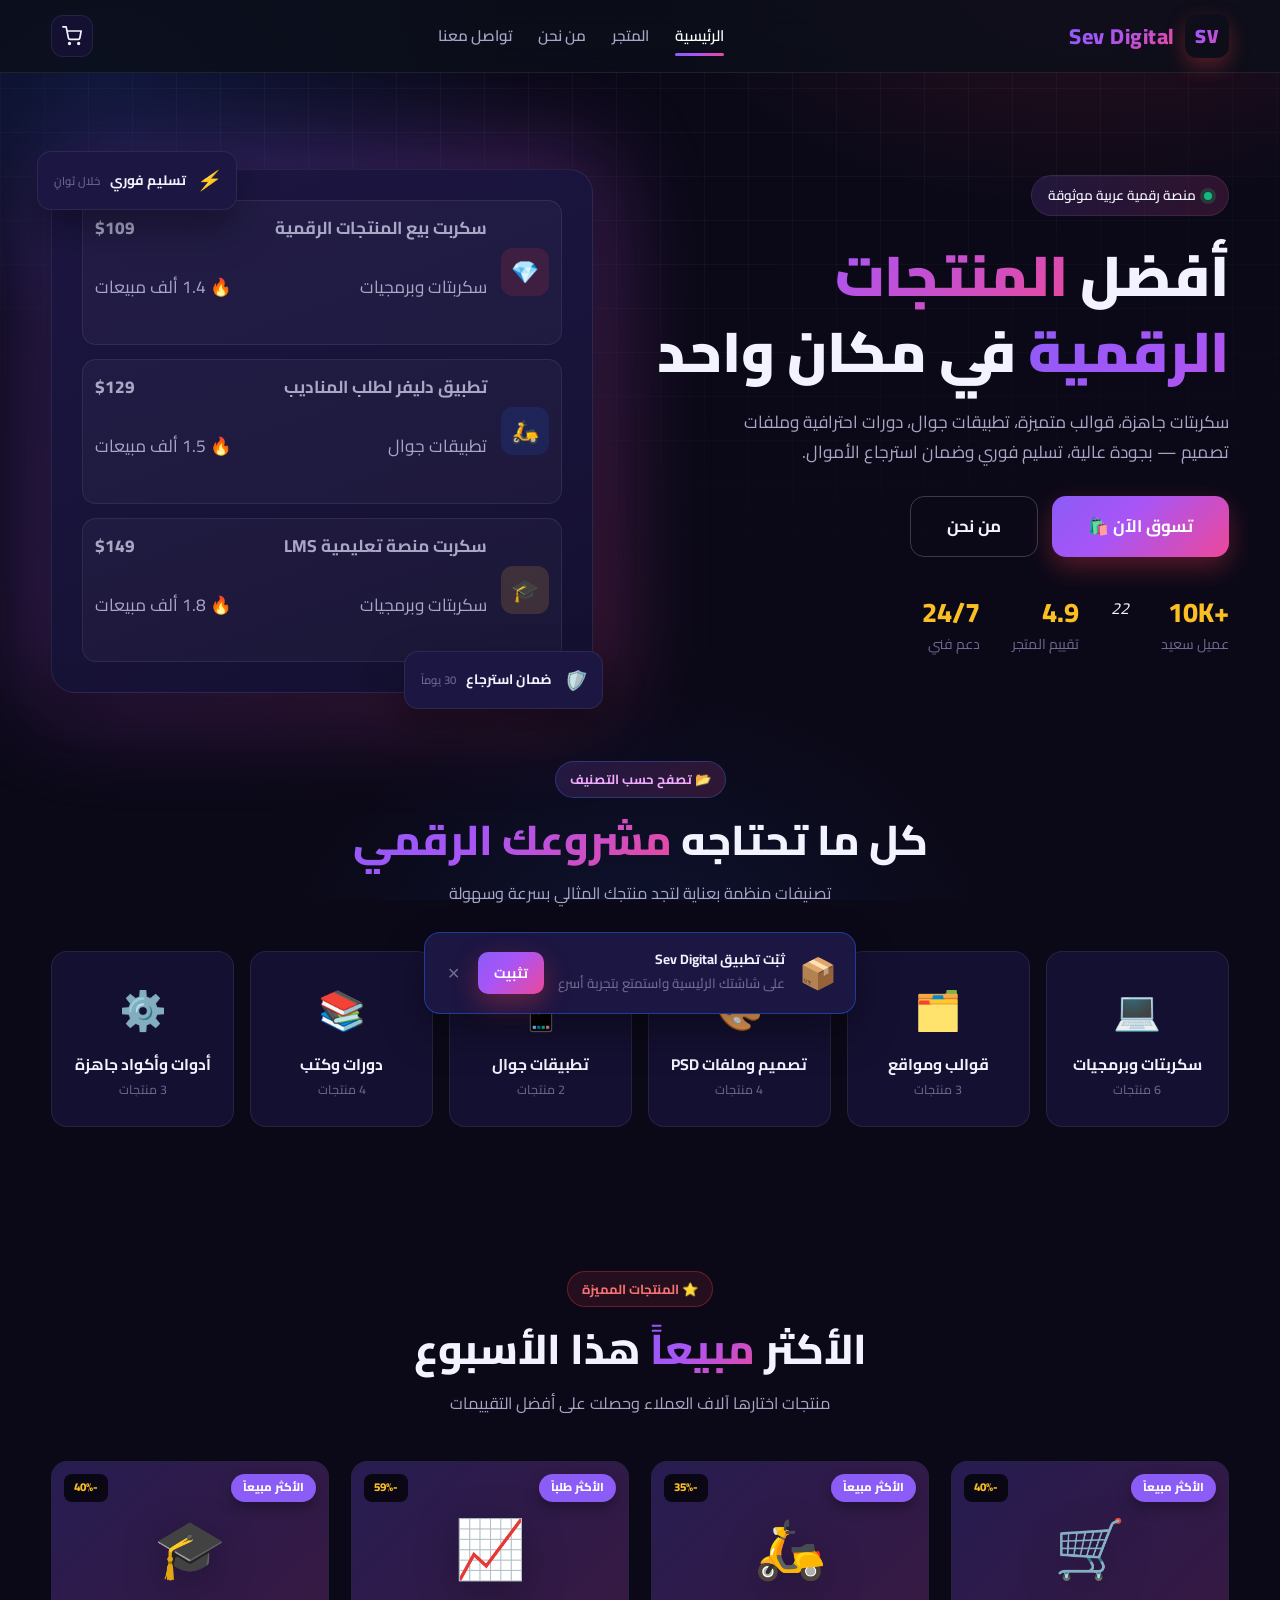
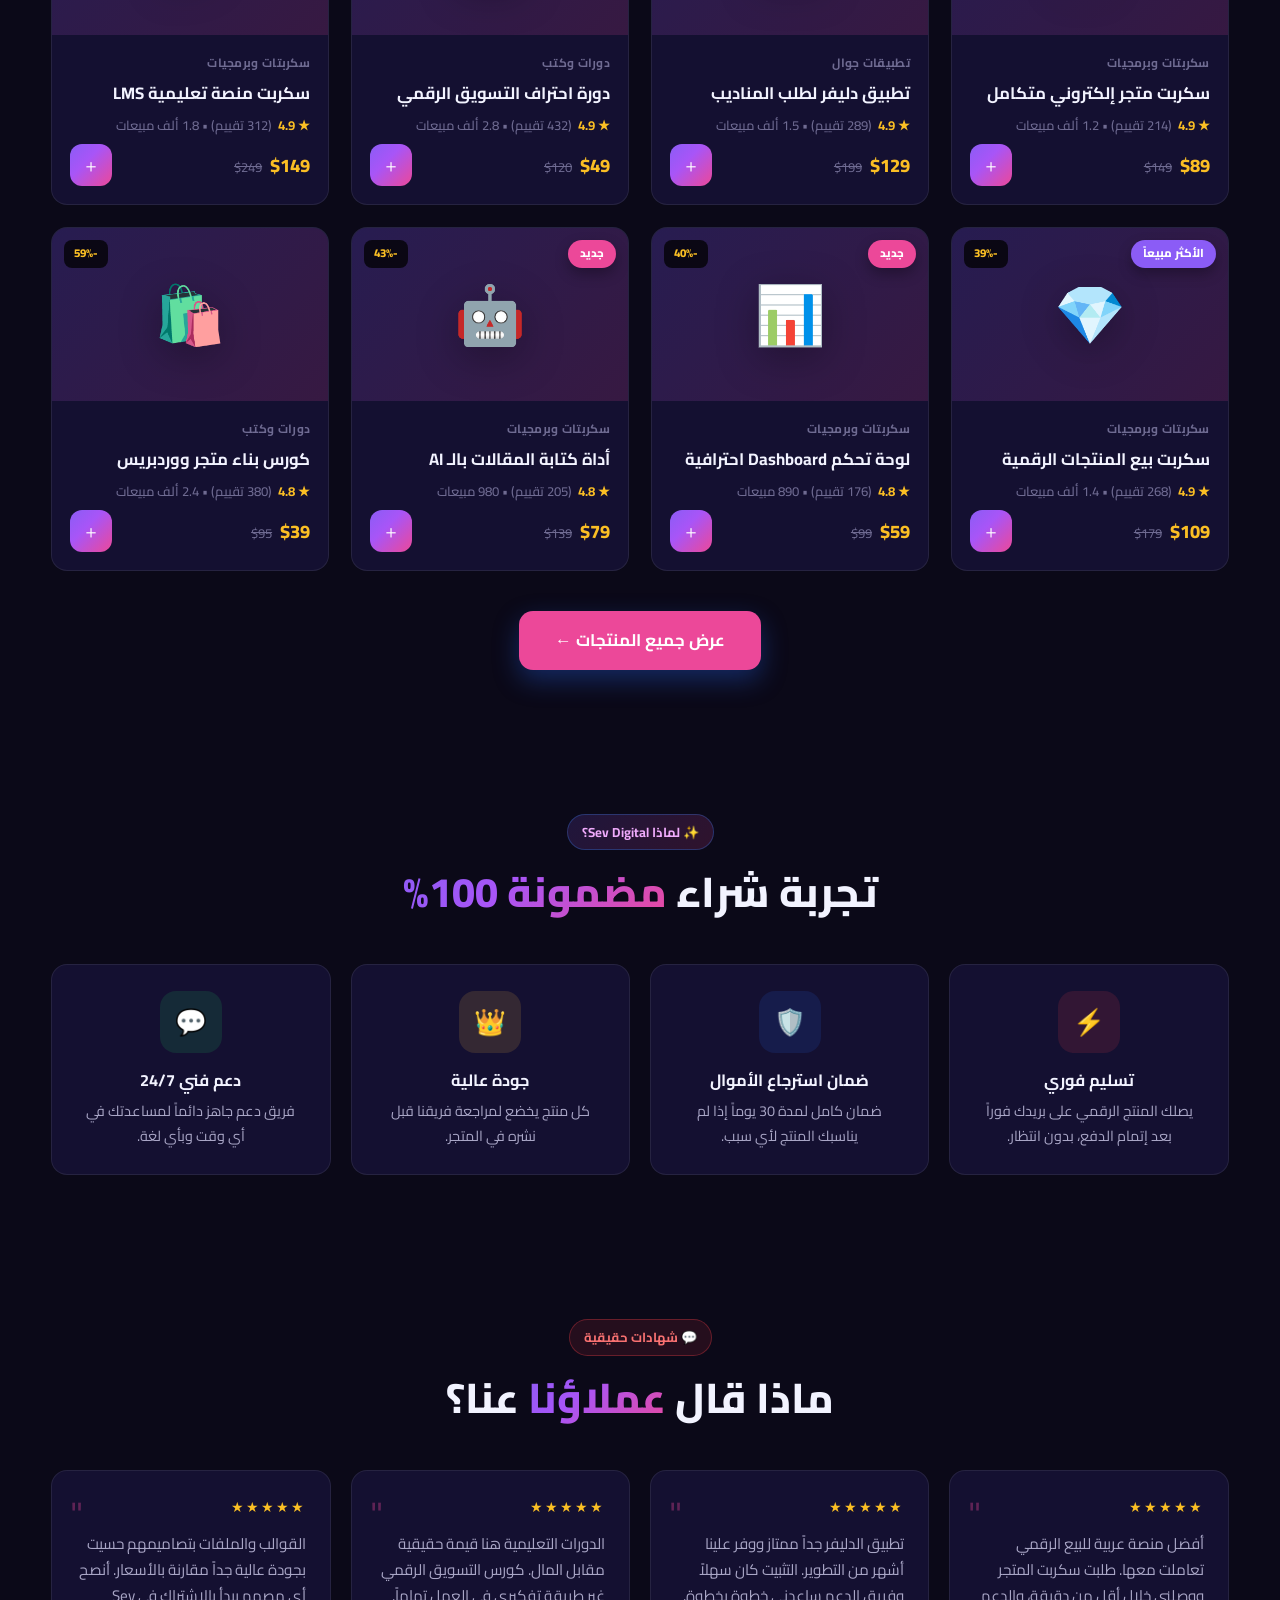
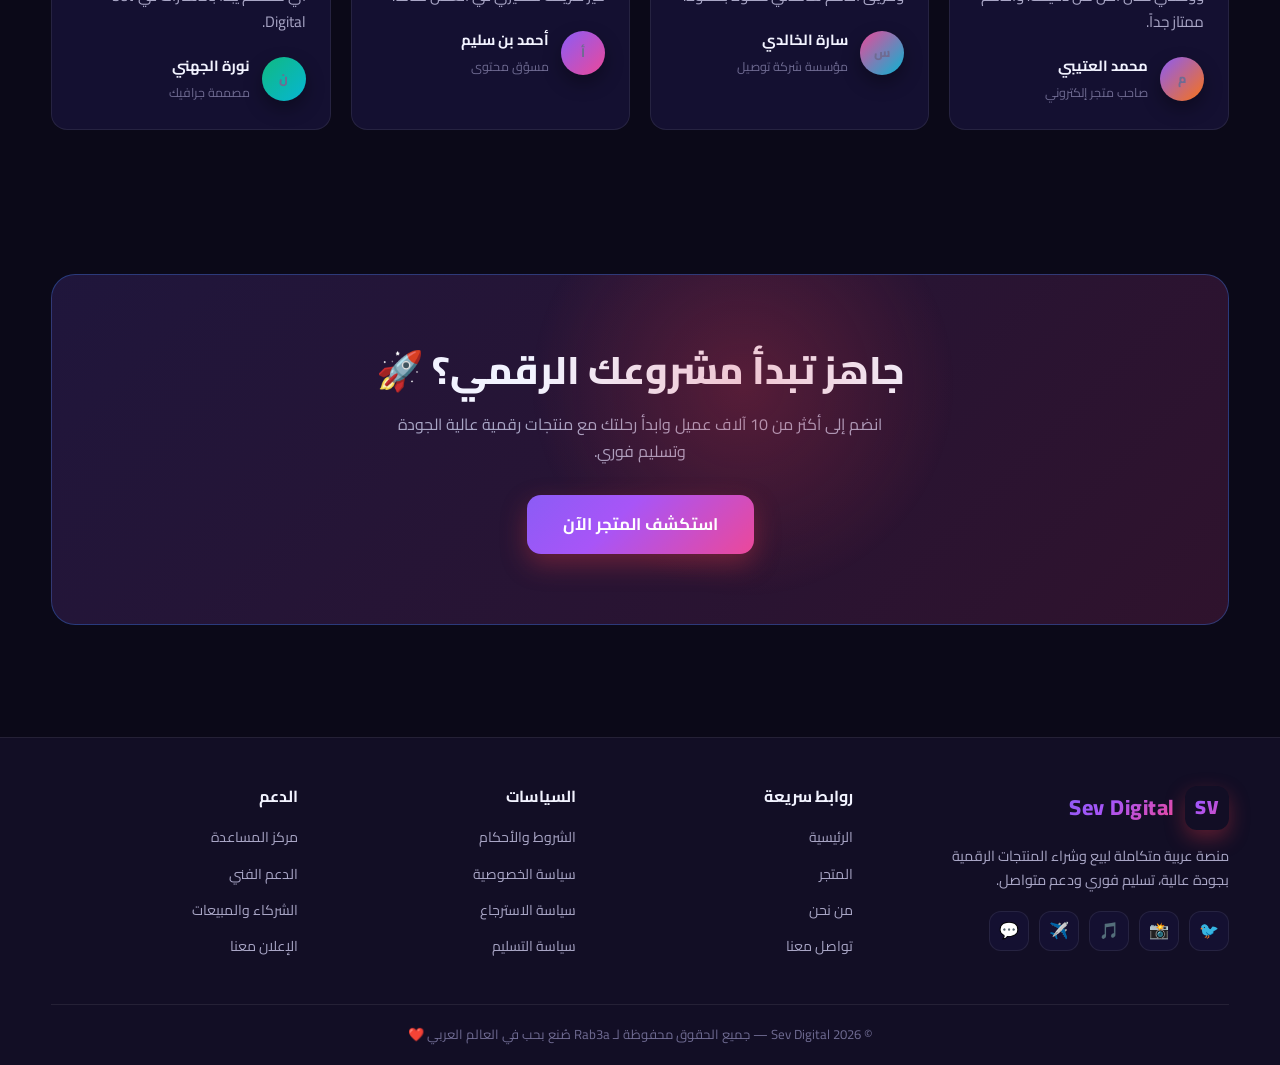
==== index.html @ 9c1f860e "Sev Digital — منصة بيع المنتجات الرقمية (الإصدار الأول)" ====
<!DOCTYPE html>
<html lang="ar" dir="rtl">
<head>
  <meta charset="UTF-8">
  <meta name="viewport" content="width=device-width, initial-scale=1.0, viewport-fit=cover">
  <meta name="description" content="Sev Digital — منصة بيع المنتجات الرقمية: سكربتات، قوالب، تطبيقات، دورات وملفات تصميم بجودة عالية وتسليم فوري.">
  <meta name="theme-color" content="#7c3aed">
  <meta name="apple-mobile-web-app-capable" content="yes">
  <meta name="apple-mobile-web-app-status-bar-style" content="black-translucent">
  <meta name="apple-mobile-web-app-title" content="Sev Digital">
  <title>Sev Digital — متجر المنتجات الرقمية</title>
  <link rel="manifest" href="manifest.json">
  <link rel="apple-touch-icon" href="icons/icon-192.png">
  <link rel="icon" href="icons/icon-192.png" type="image/png">
  <link rel="preconnect" href="https://fonts.googleapis.com">
  <link rel="preconnect" href="https://fonts.gstatic.com" crossorigin>
  <link href="https://fonts.googleapis.com/css2?family=Cairo:wght@400;500;600;700;800;900&display=swap" rel="stylesheet">
  <link rel="stylesheet" href="css/style.css">
</head>
<body>
  <div class="bg-decor"></div>
  <div class="bg-grid"></div>

  <!-- شريط التنقل -->
  <header class="site-header">
    <div class="container nav">
      <a href="index.html" class="brand">
        <span class="brand-icon">SV</span>
        <span>Sev Digital</span>
      </a>
      <nav class="nav-links" id="navLinks">
        <a href="index.html">الرئيسية</a>
        <a href="products.html">المتجر</a>
        <a href="about.html">من نحن</a>
        <a href="contact.html">تواصل معنا</a>
      </nav>
      <div class="nav-actions">
        <button class="icon-btn" onclick="window.location.href='cart.html'" title="سلة التسوق">
          <svg width="20" height="20" viewBox="0 0 24 24" fill="none" stroke="currentColor" stroke-width="2" stroke-linecap="round" stroke-linejoin="round"><circle cx="9" cy="21" r="1"/><circle cx="20" cy="21" r="1"/><path d="M1 1h4l2.68 13.39a2 2 0 0 0 2 1.61h9.72a2 2 0 0 0 2-1.61L23 6H6"/></svg>
          <span class="nav-cart-badge" style="display:none">0</span>
        </button>
        <a href="products.html" class="btn btn-primary btn-sm" style="display:none">ابدأ الآن</a>
        <button class="hamburger" id="hamburger" aria-label="القائمة">
          <span></span><span></span><span></span>
        </button>
      </div>
    </div>
  </header>

  <!-- قسم الهيرو -->
  <section class="hero">
    <div class="container hero-inner">
      <div class="hero-text">
        <span class="hero-badge"><span class="dot"></span> منصة رقمية عربية موثوقة</span>
        <h1>أفضل <span class="grad">المنتجات الرقمية</span> في مكان واحد</h1>
        <p>سكربتات جاهزة، قوالب متميزة، تطبيقات جوال، دورات احترافية وملفات تصميم — بجودة عالية، تسليم فوري وضمان استرجاع الأموال.</p>
        <div class="hero-actions">
          <a href="products.html" class="btn btn-primary btn-lg">تسوق الآن 🛍️</a>
          <a href="about.html" class="btn btn-outline btn-lg">من نحن</a>
        </div>
        <div class="hero-stats">
          <div class="stat"><h3><em>+10K</em></h3><p>عميل سعيد</p></div>
          <div class="stat" id="statProducts"><h3><em></em></h3><p>منتج رقمي</p></div>
          <div class="stat"><h3><em>4.9</em></h3><p>تقييم المتجر</p></div>
          <div class="stat"><h3><em>24/7</em></h3><p>دعم فني</p></div>
        </div>
      </div>
      <div class="hero-visual">
        <div class="hero-glow"></div>
        <div class="hero-card">
          <div class="mini-products" id="heroProducts"></div>
        </div>
        <div class="float-chip chip-1"><i>⚡</i> تسليم فوري <small>خلال ثوانٍ</small></div>
        <div class="float-chip chip-2"><i>🛡️</i> ضمان استرجاع <small>30 يوماً</small></div>
      </div>
    </div>
  </section>

  <!-- التصنيفات -->
  <section class="section" style="padding-top:12px">
    <div class="container">
      <div class="section-head">
        <span class="eyebrow">📂 تصفح حسب التصنيف</span>
        <h2 class="section-title">كل ما تحتاجه <span class="acc">مشروعك الرقمي</span></h2>
        <p>تصنيفات منظمة بعناية لتجد منتجك المثالي بسرعة وسهولة</p>
      </div>
      <div class="cats-grid" id="catsGrid"></div>
    </div>
  </section>

  <!-- المنتجات المميزة -->
  <section class="section">
    <div class="container">
      <div class="section-head">
        <span class="eyebrow red">⭐ المنتجات المميزة</span>
        <h2 class="section-title">الأكثر <span class="acc">مبيعاً</span> هذا الأسبوع</h2>
        <p>منتجات اختارها آلاف العملاء وحصلت على أفضل التقييمات</p>
      </div>
      <div class="products-grid" id="featuredGrid"></div>
      <div style="text-align:center;margin-top:40px">
        <a href="products.html" class="btn btn-blue btn-lg">عرض جميع المنتجات ←</a>
      </div>
    </div>
  </section>

  <!-- المميزات -->
  <section class="section">
    <div class="container">
      <div class="section-head">
        <span class="eyebrow">✨ لماذا Sev Digital؟</span>
        <h2 class="section-title">تجربة شراء <span class="acc">مضمونة 100%</span></h2>
      </div>
      <div class="features-grid">
        <div class="feature-card">
          <div class="feature-icon f-red">⚡</div>
          <h4>تسليم فوري</h4>
          <p>يصلك المنتج الرقمي على بريدك فوراً بعد إتمام الدفع، بدون انتظار.</p>
        </div>
        <div class="feature-card">
          <div class="feature-icon f-blue">🛡️</div>
          <h4>ضمان استرجاع الأموال</h4>
          <p>ضمان كامل لمدة 30 يوماً إذا لم يناسبك المنتج لأي سبب.</p>
        </div>
        <div class="feature-card">
          <div class="feature-icon f-gold">👑</div>
          <h4>جودة عالية</h4>
          <p>كل منتج يخضع لمراجعة فريقنا قبل نشره في المتجر.</p>
        </div>
        <div class="feature-card">
          <div class="feature-icon f-green">💬</div>
          <h4>دعم فني 24/7</h4>
          <p>فريق دعم جاهز دائماً لمساعدتك في أي وقت وبأي لغة.</p>
        </div>
      </div>
    </div>
  </section>

  <!-- آراء العملاء -->
  <section class="section">
    <div class="container">
      <div class="section-head">
        <span class="eyebrow red">💬 شهادات حقيقية</span>
        <h2 class="section-title">ماذا قال <span class="acc">عملاؤنا</span> عنا؟</h2>
      </div>
      <div class="testi-grid">
        <div class="testi-card">
          <span class="quote">"</span>
          <div class="stars">★★★★★</div>
          <p>أفضل منصة عربية للبيع الرقمي تعاملت معها. طلبت سكربت المتجر ووصلني خلال أقل من دقيقة، والدعم ممتاز جداً.</p>
          <div class="testi-user">
            <span class="testi-avatar av-1">م</span>
            <div><h5>محمد العتيبي</h5><span>صاحب متجر إلكتروني</span></div>
          </div>
        </div>
        <div class="testi-card">
          <span class="quote">"</span>
          <div class="stars">★★★★★</div>
          <p>تطبيق الدليفر جداً ممتاز ووفر علينا أشهر من التطوير. التثبيت كان سهلاً وفريق الدعم ساعدني خطوة بخطوة.</p>
          <div class="testi-user">
            <span class="testi-avatar av-2">س</span>
            <div><h5>سارة الخالدي</h5><span>مؤسسة شركة توصيل</span></div>
          </div>
        </div>
        <div class="testi-card">
          <span class="quote">"</span>
          <div class="stars">★★★★★</div>
          <p>الدورات التعليمية هنا قيمة حقيقية مقابل المال. كورس التسويق الرقمي غير طريقة تفكيري في العمل تماماً.</p>
          <div class="testi-user">
            <span class="testi-avatar av-3">أ</span>
            <div><h5>أحمد بن سليم</h5><span>مسوّق محتوى</span></div>
          </div>
        </div>
        <div class="testi-card">
          <span class="quote">"</span>
          <div class="stars">★★★★★</div>
          <p>القوالب والملفات بتصاميمهم حسيت بجودة عالية جداً مقارنة بالأسعار. أنصح أي مصمم يبدأ بالاشتراك في Sev Digital.</p>
          <div class="testi-user">
            <span class="testi-avatar av-4">ن</span>
            <div><h5>نورة الجهني</h5><span>مصممة جرافيك</span></div>
          </div>
        </div>
      </div>
    </div>
  </section>

  <!-- CTA -->
  <section class="section">
    <div class="container">
      <div class="cta-box">
        <h2>جاهز تبدأ مشروعك الرقمي؟ 🚀</h2>
        <p>انضم إلى أكثر من 10 آلاف عميل وابدأ رحلتك مع منتجات رقمية عالية الجودة وتسليم فوري.</p>
        <a href="products.html" class="btn btn-primary btn-lg">استكشف المتجر الآن</a>
      </div>
    </div>
  </section>

  <!-- التذييل -->
  <footer class="site-footer">
    <div class="container">
      <div class="footer-grid">
        <div class="footer-brand">
          <a href="index.html" class="brand"><span class="brand-icon">SV</span><span>Sev Digital</span></a>
          <p>منصة عربية متكاملة لبيع وشراء المنتجات الرقمية بجودة عالية، تسليم فوري ودعم متواصل.</p>
          <div class="footer-social">
            <a href="#" title="تويتر" aria-label="تويتر">🐦</a>
            <a href="#" title="انستغرام" aria-label="انستغرام">📸</a>
            <a href="#" title="تيك توك" aria-label="تيك توك">🎵</a>
            <a href="#" title="تيليغرام" aria-label="تيليغرام">✈️</a>
            <a href="#" title="واتساب" aria-label="واتساب">💬</a>
          </div>
        </div>
        <div class="footer-col">
          <h4>روابط سريعة</h4>
          <ul>
            <li><a href="index.html">الرئيسية</a></li>
            <li><a href="products.html">المتجر</a></li>
            <li><a href="about.html">من نحن</a></li>
            <li><a href="contact.html">تواصل معنا</a></li>
          </ul>
        </div>
        <div class="footer-col">
          <h4>السياسات</h4>
          <ul>
            <li><a href="terms.html">الشروط والأحكام</a></li>
            <li><a href="privacy.html">سياسة الخصوصية</a></li>
            <li><a href="terms.html#refund">سياسة الاسترجاع</a></li>
            <li><a href="terms.html#delivery">سياسة التسليم</a></li>
          </ul>
        </div>
        <div class="footer-col">
          <h4>الدعم</h4>
          <ul>
            <li><a href="contact.html">مركز المساعدة</a></li>
            <li><a href="contact.html">الدعم الفني</a></li>
            <li><a href="contact.html">الشركاء والمبيعات</a></li>
            <li><a href="contact.html">الإعلان معنا</a></li>
          </ul>
        </div>
      </div>
      <div class="footer-bottom">
        <p>© <span id="year"></span> Sev Digital — جميع الحقوق محفوظة لـ Rab3a صُنع بحب في العالم العربي ❤️</p>
      </div>
    </div>
  </footer>

  <!-- زر العودة الأعلى -->
  <button class="to-top" id="toTop" aria-label="العودة للأعلى">↑</button>

  <!-- شريط تثبيت التطبيق -->
  <div class="install-bar" id="installBar">
    <span class="app-ico">📦</span>
    <div>
      <p>ثبّت تطبيق Sev Digital</p>
      <small>على شاشتك الرئيسية واستمتع بتجربة أسرع</small>
    </div>
    <button class="btn btn-primary btn-sm" id="installYes">تثبيت</button>
    <button class="install-close" id="installClose">✕</button>
  </div>

  <script src="js/config.js"></script>
  <script src="js/data.js"></script>
  <script src="js/app.js"></script>
</body>
</html>
---- css/style.css ----
/* ============================================================
   Sev Digital — التصميم الرئيسي
   لوحة ألوان: بنفسجي + وردي + ذهبي على خلفية داكنة
   (قابلة للتخصيص بالكامل من js/config.js)
   ============================================================ */

:root {
  --red: #8b5cf6;
  --red-dark: #7c3aed;
  --blue: #ec4899;
  --blue-light: #f0abfc;
  --blue-deep: #db2777;
  --gold: #fbbf24;
  --gold-light: #fcd34d;
  --bg: #0b0918;
  --bg-2: #120e25;
  --bg-3: #191534;
  --card: #141031;
  --card-2: #1c1642;
  --text: #f2f3ff;
  --text-dim: #a9a6c6;
  --text-mute: #6f6b92;
  --border: rgba(255, 255, 255, 0.08);
  --success: #10b981;
  --warning: #f59e0b;
  --danger: #ef4444;
  --radius: 16px;
  --radius-sm: 10px;
  --shadow: 0 18px 40px rgba(0, 0, 0, 0.35);
  --gradient: linear-gradient(135deg, var(--red) 0%, #a855f7 40%, var(--blue) 100%);
  --gradient-soft: linear-gradient(135deg, rgba(139, 92, 246, 0.16), rgba(236, 72, 153, 0.16));
  --font: "Cairo", "Segoe UI", Tahoma, sans-serif;
}

* { margin: 0; padding: 0; box-sizing: border-box; }

html { scroll-behavior: smooth; }

body {
  font-family: var(--font);
  background: var(--bg);
  color: var(--text);
  line-height: 1.7;
  overflow-x: hidden;
  direction: rtl;
}

h1, h2, h3, h4 { line-height: 1.35; }

a { color: inherit; text-decoration: none; }

ul { list-style: none; }

img { max-width: 100%; display: block; }

button { font-family: inherit; cursor: pointer; }

input, select, textarea { font-family: inherit; }

.container { width: min(1200px, 92%); margin-inline: auto; }

/* ===== خلفية زخرفية ===== */
.bg-decor {
  position: fixed;
  inset: 0;
  z-index: -2;
  background:
    radial-gradient(700px 420px at 85% -5%, rgba(230, 57, 70, 0.16), transparent 60%),
    radial-gradient(700px 420px at 8% 8%, rgba(37, 99, 235, 0.16), transparent 60%),
    radial-gradient(600px 500px at 50% 110%, rgba(37, 99, 235, 0.12), transparent 60%),
    var(--bg);
}

.bg-grid {
  position: fixed;
  inset: 0;
  z-index: -1;
  background-image:
    linear-gradient(rgba(255, 255, 255, 0.03) 1px, transparent 1px),
    linear-gradient(90deg, rgba(255, 255, 255, 0.03) 1px, transparent 1px);
  background-size: 44px 44px;
  mask-image: radial-gradient(ellipse 90% 70% at 50% 0%, #000 40%, transparent 100%);
  -webkit-mask-image: radial-gradient(ellipse 90% 70% at 50% 0%, #000 40%, transparent 100%);
}

/* ===== التذييل/التذييل ===== */
.footer-top {
  text-align: center;
  padding: 22px 0 8px;
  color: var(--text-mute);
  font-size: 0.85rem;
}

/* ===== شريط التنقل ===== */
.site-header {
  position: sticky;
  top: 0;
  z-index: 100;
  background: rgba(11, 15, 26, 0.82);
  backdrop-filter: blur(16px);
  -webkit-backdrop-filter: blur(16px);
  border-bottom: 1px solid var(--border);
}

.nav {
  display: flex;
  align-items: center;
  justify-content: space-between;
  gap: 16px;
  padding: 14px 0;
}

.brand {
  display: flex;
  align-items: center;
  gap: 10px;
  font-weight: 800;
  font-size: 1.35rem;
  letter-spacing: 0.5px;
}

.brand-icon {
  width: 44px;
  height: 44px;
  border-radius: 12px;
  background: var(--gradient);
  display: grid;
  place-items: center;
  font-weight: 900;
  font-size: 1.2rem;
  color: #fff;
  box-shadow: 0 8px 20px rgba(230, 57, 70, 0.35);
}

.brand span { background: var(--gradient); -webkit-background-clip: text; background-clip: text; color: transparent; }

.nav-links { display: flex; align-items: center; gap: 26px; }

.nav-links a { color: var(--text-dim); font-weight: 600; font-size: 0.95rem; transition: color 0.25s; position: relative; }

.nav-links a:hover, .nav-links a.active { color: #fff; }

.nav-links a.active::after {
  content: "";
  position: absolute;
  bottom: -7px;
  right: 0;
  width: 100%;
  height: 3px;
  border-radius: 3px;
  background: var(--gradient);
}

.nav-actions { display: flex; align-items: center; gap: 12px; }

.icon-btn {
  position: relative;
  width: 42px;
  height: 42px;
  border-radius: 12px;
  border: 1px solid var(--border);
  background: var(--card);
  color: var(--text);
  display: grid;
  place-items: center;
  transition: all 0.25s;
}

.icon-btn:hover { border-color: var(--blue); background: var(--bg-3); transform: translateY(-2px); }

.nav-cart-badge {
  position: absolute;
  top: -6px;
  left: -6px;
  min-width: 20px;
  height: 20px;
  padding: 0 5px;
  border-radius: 10px;
  background: var(--red);
  color: #fff;
  font-size: 0.7rem;
  font-weight: 800;
  display: grid;
  place-items: center;
  box-shadow: 0 4px 10px rgba(230, 57, 70, 0.45);
}

.btn {
  display: inline-flex;
  align-items: center;
  justify-content: center;
  gap: 8px;
  padding: 12px 26px;
  border-radius: 12px;
  font-weight: 700;
  font-size: 0.95rem;
  border: none;
  transition: all 0.25s;
}

.btn-primary {
  background: var(--gradient);
  color: #fff;
  box-shadow: 0 10px 26px rgba(230, 57, 70, 0.35);
}

.btn-primary:hover { transform: translateY(-2px); box-shadow: 0 16px 32px rgba(37, 99, 235, 0.4); }

.btn-outline {
  background: transparent;
  border: 1.5px solid rgba(255, 255, 255, 0.2);
  color: var(--text);
}

.btn-outline:hover { border-color: var(--blue); color: var(--blue-light); }

.btn-blue { background: var(--blue); color: #fff; box-shadow: 0 10px 26px rgba(37, 99, 235, 0.35); }
.btn-blue:hover { background: var(--blue-deep); transform: translateY(-2px); }

.btn-red { background: var(--red); color: #fff; box-shadow: 0 10px 26px rgba(230, 57, 70, 0.35); }
.btn-red:hover { background: var(--red-dark); transform: translateY(-2px); }

.btn-lg { padding: 15px 36px; font-size: 1.05rem; border-radius: 14px; }
.btn-sm { padding: 8px 16px; font-size: 0.85rem; border-radius: 10px; }
.btn-block { width: 100%; }

/* Hamburger للجوال */
.hamburger { display: none; flex-direction: column; gap: 5px; background: none; border: none; padding: 8px; }
.hamburger span { width: 24px; height: 2.5px; border-radius: 2px; background: var(--text); transition: 0.3s; }
.hamburger.open span:nth-child(1) { transform: translateY(7.5px) rotate(45deg); }
.hamburger.open span:nth-child(2) { opacity: 0; }
.hamburger.open span:nth-child(3) { transform: translateY(-7.5px) rotate(-45deg); }

/* ===== الأقسام ===== */
.section { padding: 72px 0; }

.section-head {
  text-align: center;
  max-width: 640px;
  margin: 0 auto 44px;
}

.eyebrow {
  display: inline-flex;
  align-items: center;
  gap: 8px;
  padding: 6px 14px;
  border-radius: 20px;
  background: var(--gradient-soft);
  border: 1px solid rgba(59, 130, 246, 0.3);
  color: var(--blue-light);
  font-size: 0.82rem;
  font-weight: 700;
  margin-bottom: 14px;
}

.eyebrow.red { color: #f87171; border-color: rgba(230, 57, 70, 0.35); background: rgba(230, 57, 70, 0.12); }

.section-title { font-size: clamp(1.7rem, 3.5vw, 2.6rem); font-weight: 800; }

.section-title .acc { background: var(--gradient); -webkit-background-clip: text; background-clip: text; color: transparent; }

.section-head p { color: var(--text-dim); margin-top: 12px; font-size: 1.02rem; }

/* ===== هيرو ===== */
.hero { padding: clamp(48px, 8vw, 96px) 0 56px; position: relative; }

.hero-inner { display: grid; grid-template-columns: 1.1fr 1fr; gap: 40px; align-items: center; }

.hero-badge {
  display: inline-flex;
  align-items: center;
  gap: 8px;
  padding: 8px 16px;
  border-radius: 24px;
  background: var(--gradient-soft);
  border: 1px solid var(--border);
  color: var(--text);
  font-size: 0.85rem;
  font-weight: 600;
  margin-bottom: 22px;
}

.hero-badge .dot { width: 8px; height: 8px; border-radius: 50%; background: var(--success); box-shadow: 0 0 0 4px rgba(34, 197, 94, 0.2); }

.hero h1 { font-size: clamp(2.1rem, 5vw, 3.5rem); font-weight: 900; margin-bottom: 18px; }

.hero h1 .grad {
  background: var(--gradient);
  -webkit-background-clip: text;
  background-clip: text;
  color: transparent;
}

.hero p { color: var(--text-dim); font-size: 1.08rem; max-width: 520px; margin-bottom: 30px; }

.hero-actions { display: flex; gap: 14px; flex-wrap: wrap; margin-bottom: 38px; }

.hero-stats { display: flex; gap: 32px; flex-wrap: wrap; }

.stat h3 { font-size: 1.7rem; font-weight: 800; }
.stat h3 em { font-style: normal; color: var(--gold); }
.stat p { color: var(--text-mute); font-size: 0.88rem; margin-top: 2px; }

.hero-visual { position: relative; }

.hero-card {
  position: relative;
  border-radius: 24px;
  padding: 30px;
  background: linear-gradient(160deg, var(--card-2), var(--card));
  border: 1px solid var(--border);
  box-shadow: var(--shadow);
}

.hero-glow { position: absolute; width: 100%; height: 100%; inset: 0; z-index: -1; border-radius: 24px; background: var(--gradient); opacity: 0.35; filter: blur(48px); transform: scale(1.05); }

.mini-products { display: flex; flex-direction: column; gap: 14px; }

.mini-product { display: flex; align-items: center; gap: 14px; padding: 12px; border-radius: 14px; background: rgba(255, 255, 255, 0.03); border: 1px solid var(--border); transition: 0.3s; }
.mini-product:hover { border-color: rgba(37, 99, 235, 0.5); background: rgba(37, 99, 235, 0.08); }

.mp-icon {
  width: 48px; height: 48px; border-radius: 12px;
  display: grid; place-items: center;
  font-size: 1.4rem; flex-shrink: 0;
}

.mp-icon.red { background: rgba(230, 57, 70, 0.15); }
.mp-icon.blue { background: rgba(37, 99, 235, 0.15); }
.mp-icon.gold { background: rgba(245, 184, 65, 0.15); }

.mp-name { font-weight: 700; font-size: 0.95rem; }
.mp-cat { color: var(--text-mute); font-size: 0.78rem; }
.mp-info { margin-inline-start: auto; text-align: left; }
.mp-price { color: var(--gold); font-weight: 800; font-size: 0.92rem; }
.mp-sales { color: var(--text-mute); font-size: 0.75rem; }

.float-chip {
  position: absolute;
  display: flex;
  align-items: center;
  gap: 10px;
  padding: 12px 16px;
  border-radius: 14px;
  background: var(--card-2);
  border: 1px solid var(--border);
  box-shadow: var(--shadow);
  font-size: 0.85rem;
  font-weight: 700;
}

.float-chip i { color: var(--gold); font-size: 1.2rem; }
.float-chip small { color: var(--text-mute); font-weight: 500; }

.float-chip.chip-1 { top: -18px; left: -14px; animation: floaty 5s ease-in-out infinite; }
.float-chip.chip-2 { bottom: -16px; right: -10px; animation: floaty 6s ease-in-out infinite 1s; }

@keyframes floaty { 0%, 100% { transform: translateY(0); } 50% { transform: translateY(-10px); } }

/* ===== بطاقات المنتجات ===== */
.products-grid { display: grid; grid-template-columns: repeat(auto-fill, minmax(250px, 1fr)); gap: 22px; }

.product-card {
  background: var(--card);
  border: 1px solid var(--border);
  border-radius: var(--radius);
  overflow: hidden;
  transition: all 0.3s;
  display: flex;
  flex-direction: column;
  position: relative;
}

.product-card:hover { transform: translateY(-6px); border-color: rgba(59, 130, 246, 0.5); box-shadow: 0 22px 44px rgba(0, 0, 0, 0.4); }

.product-media {
  position: relative;
  aspect-ratio: 16/10;
  overflow: hidden;
  background: var(--gradient-soft);
  display: grid;
  place-items: center;
}

.product-media .big-emoji { font-size: 3.6rem; font-weight: 900; filter: drop-shadow(0 10px 20px rgba(0,0,0,0.3)); transition: transform 0.3s; }
.product-card:hover .big-emoji { transform: scale(1.12) rotate(-4deg); }

.product-badge {
  position: absolute;
  top: 12px;
  right: 12px;
  padding: 4px 12px;
  border-radius: 20px;
  font-size: 0.72rem;
  font-weight: 800;
  color: #fff;
}

.product-badge.badge-red { background: var(--red); }
.product-badge.badge-blue { background: var(--blue); }
.product-badge.badge-gold { background: var(--gold); color: #1a1406; }
.product-badge.badge-green { background: var(--success); }

.product-offer {
  position: absolute;
  top: 12px;
  left: 12px;
  padding: 4px 10px;
  border-radius: 8px;
  background: rgba(0, 0, 0, 0.75);
  color: var(--gold);
  font-size: 0.72rem;
  font-weight: 800;
}

.product-body { padding: 18px; display: flex; flex-direction: column; flex: 1; gap: 8px; }

.product-cat { color: var(--text-mute); font-size: 0.75rem; font-weight: 700; letter-spacing: 0.3px; }

.product-title { font-size: 1.04rem; font-weight: 700; line-height: 1.5; }

.product-rate { display: flex; align-items: center; gap: 6px; color: var(--gold); font-size: 0.82rem; font-weight: 700; }
.product-rate .reviews { color: var(--text-mute); font-weight: 500; }

.product-footer { margin-top: auto; display: flex; align-items: center; justify-content: space-between; gap: 10px; }

.price-box { display: flex; align-items: baseline; gap: 8px; }
.price { color: var(--gold); font-weight: 800; font-size: 1.15rem; }
.price-old { color: var(--text-mute); font-size: 0.82rem; text-decoration: line-through; }

.add-btn {
  width: 42px;
  height: 42px;
  border-radius: 12px;
  background: var(--gradient);
  color: #fff;
  border: none;
  display: grid;
  place-items: center;
  transition: all 0.25s;
  font-size: 1.1rem;
}

.add-btn:hover { transform: translateY(-3px) scale(1.05); box-shadow: 0 10px 22px rgba(230, 57, 70, 0.4); }

/* ===== التصنيفات ===== */
.cats-grid { display: grid; grid-template-columns: repeat(auto-fill, minmax(170px, 1fr)); gap: 16px; }

.cat-card {
  text-align: center;
  padding: 26px 14px;
  border-radius: var(--radius);
  background: var(--card);
  border: 1px solid var(--border);
  transition: all 0.3s;
}

.cat-card:hover { transform: translateY(-5px); border-color: rgba(230, 57, 70, 0.45); background: var(--bg-3); }

.cat-icon { font-size: 2.4rem; display: block; margin-bottom: 10px; }
.cat-card h4 { font-size: 0.98rem; margin-bottom: 4px; }
.cat-card p { color: var(--text-mute); font-size: 0.78rem; }

/* ===== المميزات ===== */
.features-grid { display: grid; grid-template-columns: repeat(auto-fit, minmax(240px, 1fr)); gap: 20px; }

.feature-card { padding: 26px; border-radius: var(--radius); background: var(--card); border: 1px solid var(--border); text-align: center; transition: 0.3s; }
.feature-card:hover { border-color: rgba(59, 130, 246, 0.5); transform: translateY(-4px); }

.feature-icon {
  width: 62px; height: 62px; margin: 0 auto 16px; border-radius: 16px;
  display: grid; place-items: center; font-size: 1.6rem;
}

.f-blue { background: rgba(37, 99, 235, 0.14); }
.f-red { background: rgba(230, 57, 70, 0.14); }
.f-gold { background: rgba(245, 184, 65, 0.14); }
.f-green { background: rgba(34, 197, 94, 0.14); }

.feature-card h4 { font-size: 1.02rem; margin-bottom: 8px; }
.feature-card p { color: var(--text-dim); font-size: 0.9rem; }

/* ===== آراء العملاء ===== */
.testi-grid { display: grid; grid-template-columns: repeat(auto-fit, minmax(260px, 1fr)); gap: 20px; }

.testi-card {
  padding: 24px;
  border-radius: var(--radius);
  background: var(--card);
  border: 1px solid var(--border);
  position: relative;
}

.testi-card .quote { color: var(--blue); font-size: 2.2rem; position: absolute; top: 14px; left: 18px; opacity: 0.35; }

.stars { color: var(--gold); letter-spacing: 2px; margin-bottom: 12px; font-size: 0.9rem; }

.testi-card p { color: var(--text-dim); font-size: 0.95rem; margin-bottom: 18px; }

.testi-user { display: flex; align-items: center; gap: 12px; }
.testi-avatar {
  width: 44px; height: 44px; border-radius: 50%;
  display: grid; place-items: center; font-weight: 800; color: #fff;
}
.av-1 { background: linear-gradient(135deg, var(--red), #f97316); }
.av-2 { background: linear-gradient(135deg, var(--blue), #06b6d4); }
.av-3 { background: linear-gradient(135deg, #8b5cf6, var(--blue)); }
.av-4 { background: linear-gradient(135deg, #10b981, #06b6d4); }

.testi-user h5 { font-size: 0.92rem; }
.testi-user span { color: var(--text-mute); font-size: 0.78rem; }

/* ===== CTA ===== */
.cta-box {
  position: relative;
  border-radius: 24px;
  padding: clamp(40px, 6vw, 70px);
  text-align: center;
  background: var(--gradient-soft);
  border: 1px solid rgba(59, 130, 246, 0.35);
  overflow: hidden;
}

.cta-box::before {
  content: "";
  position: absolute;
  inset: -40% 20% auto auto;
  width: 500px;
  height: 500px;
  background: radial-gradient(circle, rgba(230, 57, 70, 0.25), transparent 60%);
}

.cta-box h2 { font-size: clamp(1.6rem, 3.5vw, 2.4rem); font-weight: 800; margin-bottom: 14px; }
.cta-box p { color: var(--text-dim); max-width: 520px; margin: 0 auto 30px; }

/* ===== التذييل ===== */
.site-footer { border-top: 1px solid var(--border); padding: 48px 0 20px; margin-top: 40px; background: var(--bg-2); }

.footer-grid { display: grid; grid-template-columns: 1.4fr 1fr 1fr 1fr; gap: 30px; margin-bottom: 36px; }

.footer-brand p { color: var(--text-dim); font-size: 0.9rem; margin-top: 14px; max-width: 300px; }

.footer-social { display: flex; gap: 10px; margin-top: 18px; }
.footer-social a {
  width: 40px; height: 40px; border-radius: 12px;
  display: grid; place-items: center;
  background: var(--card); border: 1px solid var(--border);
  transition: 0.25s;
}
.footer-social a:hover { background: var(--red); border-color: var(--red); transform: translateY(-3px); }

.footer-col h4 { font-size: 1rem; margin-bottom: 16px; }
.footer-col li { margin-bottom: 9px; }
.footer-col a { color: var(--text-dim); font-size: 0.88rem; transition: color 0.2s; }
.footer-col a:hover { color: var(--blue-light); }

.footer-bottom { border-top: 1px solid var(--border); padding-top: 18px; text-align: center; color: var(--text-mute); font-size: 0.82rem; }

/* ===== صفحات داخلية ===== */
.page-head {
  padding: 48px 0 20px;
  text-align: center;
}

.page-head h1 { font-size: clamp(1.8rem, 4vw, 2.6rem); font-weight: 800; }
.page-head p { color: var(--text-dim); margin-top: 10px; max-width: 600px; margin-inline: auto; }

/* ===== فلترة المتجر ===== */
.shop-toolbar { display: flex; align-items: center; justify-content: space-between; gap: 14px; flex-wrap: wrap; margin-bottom: 30px; }

.chips { display: flex; gap: 10px; flex-wrap: wrap; }

.chip {
  padding: 9px 18px;
  border-radius: 25px;
  background: var(--card);
  border: 1px solid var(--border);
  color: var(--text-dim);
  font-size: 0.88rem;
  font-weight: 600;
  transition: all 0.25s;
}

.chip:hover { color: #fff; border-color: var(--blue); }
.chip.active { background: var(--gradient); color: #fff; border-color: transparent; box-shadow: 0 8px 20px rgba(230, 57, 70, 0.3); }

.search-wrap { position: relative; min-width: 240px; flex: 1; max-width: 360px; }

.search-input {
  width: 100%;
  padding: 12px 44px 12px 16px;
  border-radius: 25px;
  border: 1px solid var(--border);
  background: var(--card);
  color: var(--text);
  outline: none;
  transition: all 0.25s;
  font-size: 0.92rem;
}

.search-input:focus { border-color: var(--blue); box-shadow: 0 0 0 4px rgba(37, 99, 235, 0.18); }

.search-icon { position: absolute; right: 16px; top: 50%; transform: translateY(-50%); color: var(--text-mute); }

.sort-select {
  padding: 11px 16px;
  border-radius: 12px;
  border: 1px solid var(--border);
  background: var(--card);
  color: var(--text);
  outline: none;
  font-size: 0.9rem;
  cursor: pointer;
}

/* ===== صفحة المنتج ===== */
.product-detail {
  display: grid;
  grid-template-columns: 1fr 1.2fr;
  gap: 34px;
  align-items: start;
}

.product-gallery {
  position: relative;
  border-radius: 22px;
  background: var(--gradient-soft);
  border: 1px solid var(--border);
  aspect-ratio: 1/1;
  display: grid;
  place-items: center;
  overflow: hidden;
}

.product-gallery .big-emoji { font-size: 7rem; filter: drop-shadow(0 20px 30px rgba(0,0,0,0.35)); animation: floaty 6s ease-in-out infinite; }

.product-info h1 { font-size: clamp(1.6rem, 3.4vw, 2.3rem); font-weight: 800; margin: 8px 0 12px; }

.product-meta { display: flex; align-items: center; gap: 18px; flex-wrap: wrap; margin-bottom: 18px; }

.meta-item { display: flex; align-items: center; gap: 7px; color: var(--text-dim); font-size: 0.88rem; font-weight: 600; }
.meta-item i { color: var(--blue); }

.desc { color: var(--text-dim); font-size: 1rem; margin-bottom: 24px; }

.features-list { margin-bottom: 26px; }
.features-list li { display: flex; gap: 10px; padding: 7px 0; color: var(--text-dim); font-size: 0.95rem; }
.features-list li i { color: var(--success); }

.big-price { display: flex; align-items: baseline; gap: 14px; margin-bottom: 22px; }
.big-price .price { font-size: 2rem; }
.big-price .old { text-decoration: line-through; color: var(--text-mute); font-size: 1.1rem; }

.buy-actions { display: flex; gap: 12px; flex-wrap: wrap; margin-bottom: 20px; }

.detail-notes { display: flex; flex-direction: column; gap: 12px; }

.note-item { display: flex; gap: 12px; align-items: center; padding: 13px 16px; border-radius: 13px; background: var(--card); border: 1px solid var(--border); font-size: 0.88rem; }
.note-item i { color: var(--gold); font-size: 1.1rem; }

/* ===== سلة التسوق ===== */
.cart-layout { display: grid; grid-template-columns: 1.6fr 1fr; gap: 26px; align-items: start; }

.cart-list { display: flex; flex-direction: column; gap: 14px; }

.cart-item {
  display: flex;
  align-items: center;
  gap: 16px;
  padding: 16px;
  border-radius: var(--radius);
  background: var(--card);
  border: 1px solid var(--border);
}

.cart-item-media {
  width: 76px; height: 76px; border-radius: 14px;
  background: var(--gradient-soft);
  display: grid; place-items: center; font-size: 2.2rem; flex-shrink: 0;
}

.cart-item-info { flex: 1; min-width: 0; }
.cart-item-info h4 { font-size: 1rem; margin-bottom: 3px; }
.cart-item-info span { color: var(--text-mute); font-size: 0.8rem; }

.qty-ctrl { display: flex; align-items: center; gap: 4px; }
.qty-btn {
  width: 32px; height: 32px; border-radius: 9px;
  border: 1px solid var(--border); background: var(--bg-3);
  color: var(--text); font-size: 1.05rem;
  display: grid; place-items: center; transition: 0.2s;
}
.qty-btn:hover { border-color: var(--blue); color: var(--blue-light); }
.qty-ctrl .qty-num { width: 40px; text-align: center; font-weight: 700; }

.cart-item-side { text-align: center; }
.cart-item-price { color: var(--gold); font-weight: 800; margin-bottom: 8px; }
.remove-btn { color: var(--text-mute); font-size: 0.78rem; background: none; border: none; transition: color 0.2s; }
.remove-btn:hover { color: var(--danger); }

.cart-summary {
  position: sticky;
  top: 90px;
  padding: 26px;
  border-radius: var(--radius);
  background: var(--card);
  border: 1px solid var(--border);
}

.cart-summary h3 { font-size: 1.2rem; margin-bottom: 20px; }

.sum-row { display: flex; justify-content: space-between; padding: 10px 0; color: var(--text-dim); font-size: 0.92rem; }
.sum-row.total { border-top: 1px solid var(--border); margin-top: 8px; padding-top: 16px; color: #fff; font-size: 1.15rem; font-weight: 800; }
.sum-row.total span:last-child { color: var(--gold); }

.promo-input {
  width: 100%;
  padding: 12px 14px;
  border-radius: 12px;
  border: 1px dashed rgba(59, 130, 246, 0.5);
  background: var(--bg-2);
  color: var(--text);
  margin: 12px 0;
  outline: none;
  text-align: center;
  font-size: 0.9rem;
}
.promo-input:focus { border-color: var(--blue); }

.empty-cart { text-align: center; padding: 60px 20px; }
.empty-cart .ec-icon { font-size: 4.5rem; display: block; margin-bottom: 16px; }
.empty-cart h3 { font-size: 1.4rem; margin-bottom: 8px; }
.empty-cart p { color: var(--text-dim); margin-bottom: 24px; }

/* ===== الدفع ===== */
.checkout-layout { display: grid; grid-template-columns: 1.3fr 1fr; gap: 26px; align-items: start; }

.form-card {
  background: var(--card);
  border: 1px solid var(--border);
  border-radius: var(--radius);
  padding: 26px;
  margin-bottom: 20px;
}

.form-card h3 { font-size: 1.15rem; margin-bottom: 20px; display: flex; align-items: center; gap: 10px; }
.form-card h3 .num {
  width: 30px; height: 30px; border-radius: 50%;
  background: var(--gradient); color: #fff;
  display: grid; place-items: center; font-size: 0.85rem;
}

.form-grid { display: grid; grid-template-columns: 1fr 1fr; gap: 16px; }

.field { display: flex; flex-direction: column; gap: 7px; }
.field.full { grid-column: 1 / -1; }
.field label { font-size: 0.86rem; font-weight: 600; color: var(--text-dim); }
.field label .req { color: var(--red); }

.field input, .field select, .field textarea {
  padding: 13px 15px;
  border-radius: 12px;
  border: 1px solid var(--border);
  background: var(--bg-2);
  color: var(--text);
  outline: none;
  transition: all 0.25s;
  font-size: 0.94rem;
  width: 100%;
}
.field textarea { resize: vertical; min-height: 100px; }

.field input:focus, .field select:focus, .field textarea:focus { border-color: var(--blue); box-shadow: 0 0 0 4px rgba(37, 99, 235, 0.15); }

.pay-options { display: grid; grid-template-columns: repeat(auto-fit, minmax(130px, 1fr)); gap: 12px; }

.pay-opt {
  display: flex;
  flex-direction: column;
  align-items: center;
  gap: 8px;
  padding: 16px 10px;
  border-radius: 14px;
  border: 1.5px solid var(--border);
  background: var(--bg-2);
  cursor: pointer;
  transition: all 0.25s;
  font-weight: 700;
  font-size: 0.86rem;
}

.pay-opt:hover { border-color: var(--blue); }
.pay-opt.selected { border-color: var(--blue); background: rgba(37, 99, 235, 0.12); box-shadow: 0 0 0 3px rgba(37, 99, 235, 0.2); }
.pay-opt i { font-size: 1.7rem; }

.order-summary {
  position: sticky;
  top: 90px;
  padding: 26px;
  border-radius: var(--radius);
  background: var(--card);
  border: 1px solid var(--border);
}

.order-item { display: flex; gap: 12px; align-items: center; padding: 10px 0; border-bottom: 1px dashed var(--border); }
.order-item:last-child { border-bottom: none; }
.oi-icon { width: 46px; height: 46px; border-radius: 10px; background: var(--gradient-soft); display: grid; place-items: center; font-size: 1.4rem; flex-shrink: 0; }
.oi-info { flex: 1; min-width: 0; }
.oi-info h5 { font-size: 0.88rem; }
.oi-info span { color: var(--text-mute); font-size: 0.75rem; }
.oi-price { color: var(--gold); font-weight: 700; font-size: 0.9rem; }

/* ===== Toast ===== */
.toast {
  position: fixed;
  bottom: 26px;
  right: 50%;
  transform: translate(50%, 120px);
  background: var(--card-2);
  border: 1px solid rgba(37, 99, 235, 0.5);
  border-radius: 14px;
  padding: 14px 22px;
  display: flex;
  align-items: center;
  gap: 12px;
  box-shadow: var(--shadow);
  z-index: 500;
  transition: transform 0.4s cubic-bezier(0.68, -0.55, 0.27, 1.55);
  font-weight: 600;
  font-size: 0.92rem;
  max-width: 90vw;
}

.toast.show { transform: translate(50%, 0); }
.toast i { color: var(--success); font-size: 1.2rem; }

/* ===== عناصر عامة ===== */
.gradient-text { background: var(--gradient); -webkit-background-clip: text; background-clip: text; color: transparent; }

.divider { height: 1px; background: var(--border); margin: 60px 0; border: none; }

.page-foot { margin-top: 30px; }

.app-links { display: flex; gap: 12px; justify-content: center; flex-wrap: wrap; margin-top: 26px; }

.store-btn {
  display: flex;
  align-items: center;
  gap: 12px;
  padding: 14px 22px;
  border-radius: 14px;
  background: var(--card);
  border: 1px solid var(--border);
  transition: all 0.3s;
}
.store-btn:hover { border-color: var(--blue); transform: translateY(-3px); }
.store-btn i { font-size: 1.7rem; color: var(--blue-light); }
.store-btn small { display: block; color: var(--text-mute); font-size: 0.7rem; }
.store-btn b { font-size: 0.95rem; }

/* ===== محتوى نصي (الشروط) ===== */
.prose { max-width: 820px; margin: 0 auto; }
.prose h2 { font-size: 1.4rem; margin: 30px 0 12px; color: var(--blue-light); }
.prose p, .prose li { color: var(--text-dim); margin-bottom: 12px; }
.prose ul { list-style: disc; padding-right: 22px; }

/* ===== زر التثبيت العلوي ===== */
.to-top {
  position: fixed;
  bottom: 26px;
  left: 26px;
  width: 46px;
  height: 46px;
  border-radius: 14px;
  background: var(--gradient);
  color: #fff;
  border: none;
  font-size: 1.2rem;
  opacity: 0;
  pointer-events: none;
  transition: all 0.3s;
  z-index: 200;
  box-shadow: 0 10px 24px rgba(230, 57, 70, 0.4);
}
.to-top.show { opacity: 1; pointer-events: auto; }

/* ===== تثبيت التطبيق ===== */
.install-bar {
  position: fixed;
  bottom: 16px;
  right: 50%;
  transform: translate(50%, 130px);
  background: var(--card-2);
  border: 1px solid rgba(37, 99, 235, 0.5);
  border-radius: 16px;
  padding: 14px 18px;
  display: flex;
  align-items: center;
  gap: 14px;
  box-shadow: var(--shadow);
  z-index: 400;
  transition: transform 0.45s cubic-bezier(0.22, 1, 0.36, 1);
  max-width: 92vw;
}
.install-bar.show { transform: translate(50%, 0); }
.install-bar .app-ico { font-size: 1.9rem; }
.install-bar p { font-size: 0.85rem; font-weight: 700; line-height: 1.4; }
.install-bar small { color: var(--text-mute); font-weight: 500; }
.install-close { background: none; border: none; color: var(--text-mute); font-size: 1rem; padding: 4px; }

/* ===== صفحة النجاح ===== */
.success-wrap { text-align: center; max-width: 560px; margin: 0 auto; padding: 30px 10px; }
.success-check {
  width: 96px; height: 96px; margin: 0 auto 26px; border-radius: 50%;
  background: rgba(34, 197, 94, 0.14);
  border: 3px solid var(--success);
  display: grid; place-items: center;
  font-size: 2.6rem; color: var(--success);
  animation: pop 0.6s cubic-bezier(0.68, -0.55, 0.27, 1.55);
}
@keyframes pop { 0% { transform: scale(0); } 80% { transform: scale(1.15); } 100% { transform: scale(1); } }

.success-download {
  display: inline-flex;
  align-items: center;
  gap: 12px;
  margin: 22px auto 8px;
  padding: 16px 28px;
  border-radius: 16px;
  background: var(--gradient-soft);
  border: 1.5px dashed rgba(37, 99, 235, 0.5);
  color: var(--blue-light);
  font-weight: 800;
  font-size: 1rem;
}
.success-download i { font-size: 1.5rem; }

/* ===== رد ===== */
@media (max-width: 992px) {
  .hero-inner { grid-template-columns: 1fr; }
  .hero-visual { order: 2; max-width: 520px; margin-inline: auto; }
  .product-detail { grid-template-columns: 1fr; }
  .cart-layout, .checkout-layout { grid-template-columns: 1fr; }
  .cart-summary, .order-summary { position: static; }
  .footer-grid { grid-template-columns: 1fr 1fr; }
}

@media (max-width: 768px) {
  .hamburger { display: flex; }
  .nav-links {
    position: fixed;
    top: 72px;
    right: 0;
    left: 0;
    flex-direction: column;
    align-items: stretch;
    gap: 0;
    background: var(--bg-2);
    border-bottom: 1px solid var(--border);
    padding: 10px 0;
    transform: translateY(-130%);
    transition: transform 0.35s;
    z-index: 99;
  }
  .nav-links.open { transform: translateY(0); }
  .nav-links a { padding: 14px 22px; }
  .nav-links a.active::after { display: none; }
  .nav-links a.active { background: var(--gradient-soft); color: var(--blue-light); border-radius: 10px; }
  .form-grid { grid-template-columns: 1fr; }
  .hero-actions { flex-direction: column; align-items: stretch; }
  .btn { width: 100%; }
  .hero-actions .btn { width: 100%; }

  /* الشريط السفلي للتطبيق */
  .app-bar { display: flex; }
  body { padding-bottom: 72px; }
  .toast { bottom: 88px; }
  .install-bar { bottom: 88px; }
}

@media (max-width: 480px) {
  .section { padding: 52px 0; }
  .footer-grid { grid-template-columns: 1fr; }
  .products-grid { grid-template-columns: repeat(auto-fill, minmax(160px, 1fr)); gap: 14px; }
  .product-footer { flex-direction: column; align-items: stretch; }
}

/* ===== الشريط السفلي (تجربة التطبيق) ===== */
.app-bar {
  position: fixed;
  bottom: 0;
  right: 0;
  left: 0;
  z-index: 150;
  display: none;
  align-items: center;
  justify-content: space-around;
  background: rgba(11, 9, 24, 0.92);
  backdrop-filter: blur(16px);
  -webkit-backdrop-filter: blur(16px);
  border-top: 1px solid var(--border);
  padding: 8px 6px max(8px, env(safe-area-inset-bottom));
}

.app-bar-link {
  display: flex;
  flex-direction: column;
  align-items: center;
  gap: 3px;
  font-size: 0.68rem;
  font-weight: 700;
  color: var(--text-mute);
  padding: 6px 14px;
  border-radius: 12px;
  position: relative;
  transition: color 0.2s, transform 0.2s;
}

.app-bar-link svg { width: 22px; height: 22px; }

.app-bar-link:hover { color: var(--text); transform: translateY(-2px); }

.app-bar-link.active { color: var(--gold); }

.app-bar-link.active svg { filter: drop-shadow(0 4px 10px rgba(251, 191, 36, 0.45)); }

.app-bar .nav-cart-badge { top: -2px; left: auto; right: 6px; }

/* ===== حركات الظهور عند التمرير ===== */
.reveal { opacity: 0; transform: translateY(24px); transition: opacity 0.7s ease, transform 0.7s ease; }
.reveal.in { opacity: 1; transform: translateY(0); }

@media (prefers-reduced-motion: reduce) {
  .reveal { transition: none; opacity: 1; transform: none; }
  * { scroll-behavior: auto !important; }
}

/* ===== تحسينات إضافية ===== */
.btn { position: relative; overflow: hidden; }
.btn::after {
  content: "";
  position: absolute;
  inset: 0;
  background: linear-gradient(120deg, transparent 30%, rgba(255, 255, 255, 0.35) 50%, transparent 70%);
  transform: translateX(-120%);
  transition: transform 0.6s;
}
.btn:hover::after { transform: translateX(120%); }

.product-badge { box-shadow: 0 6px 14px rgba(0, 0, 0, 0.3); }

.card-hover-glow:hover { box-shadow: 0 22px 44px rgba(139, 92, 246, 0.18); }

.testi-avatar { box-shadow: 0 8px 18px rgba(0, 0, 0, 0.35); }

::-webkit-scrollbar { width: 10px; }
::-webkit-scrollbar-track { background: var(--bg); }
::-webkit-scrollbar-thumb { background: linear-gradient(var(--red), var(--blue)); border-radius: 8px; border: 2px solid var(--bg); }

::selection { background: var(--red); color: #fff; }
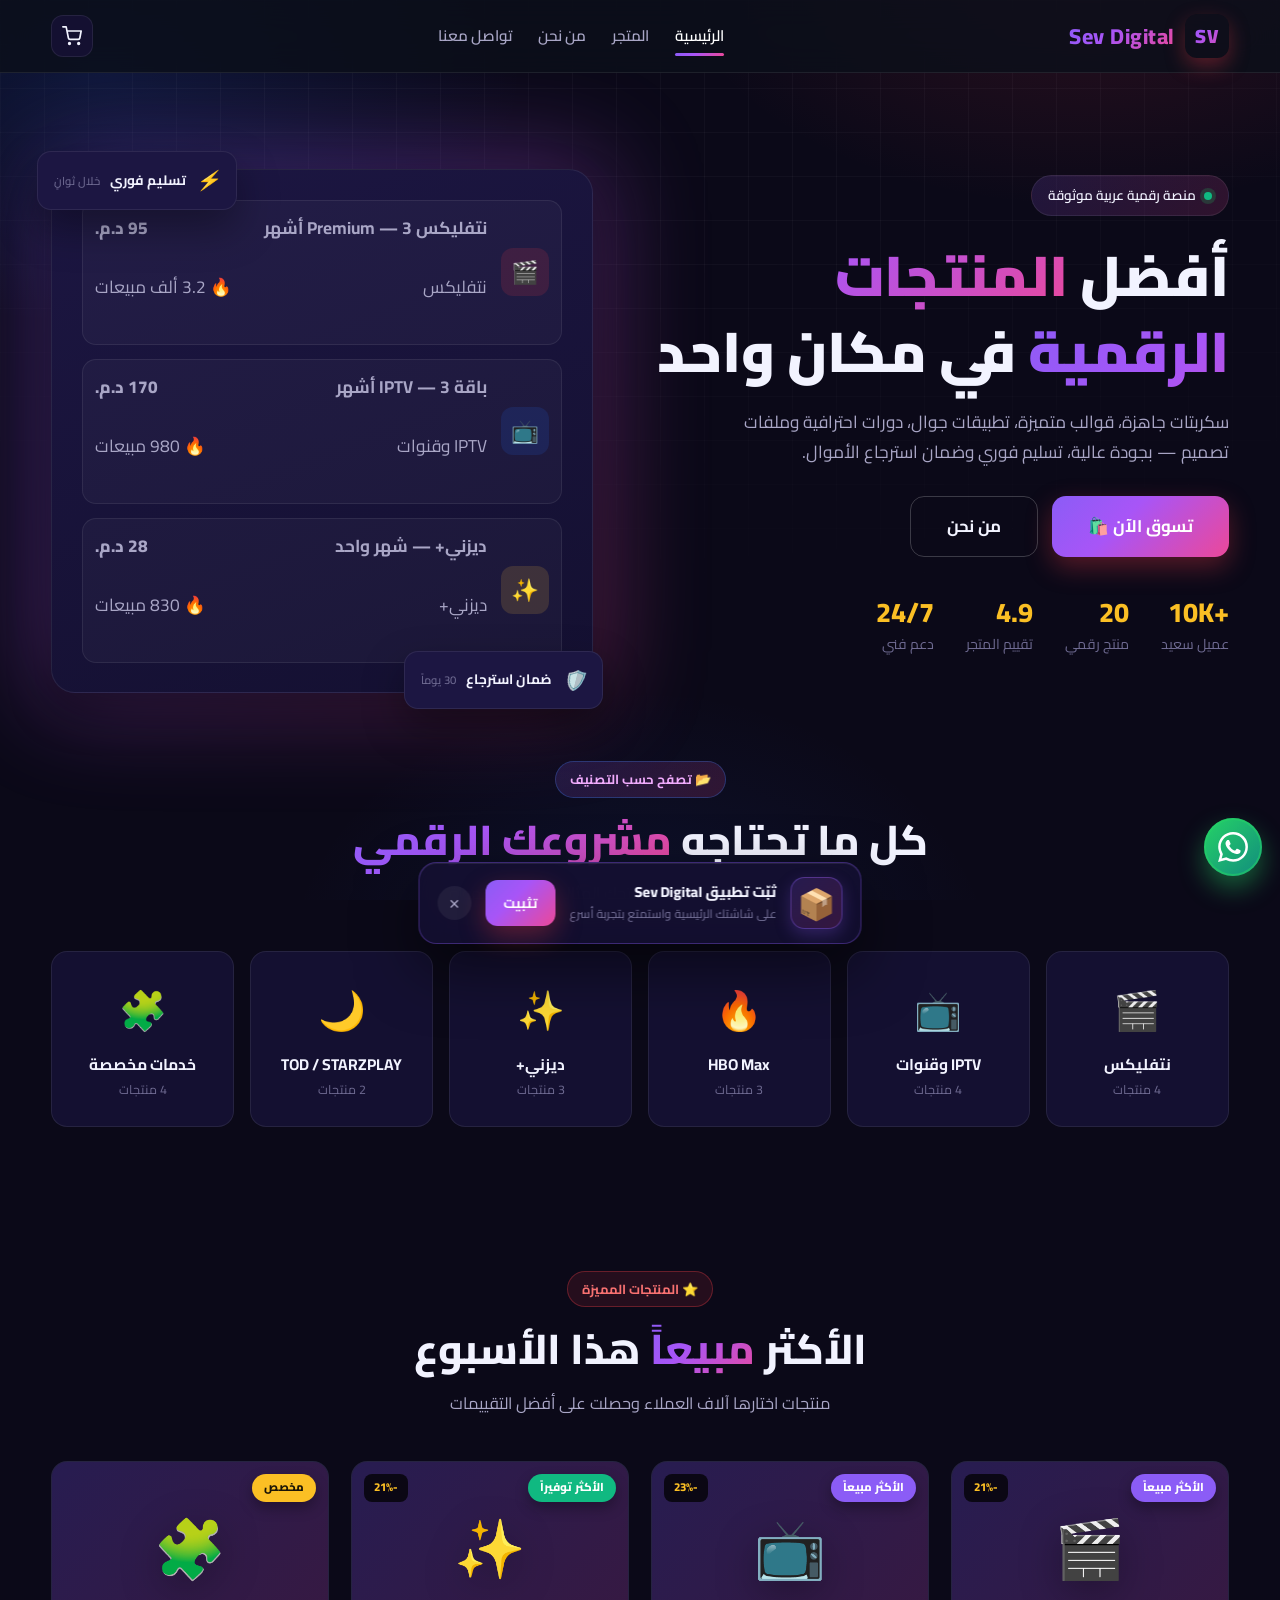
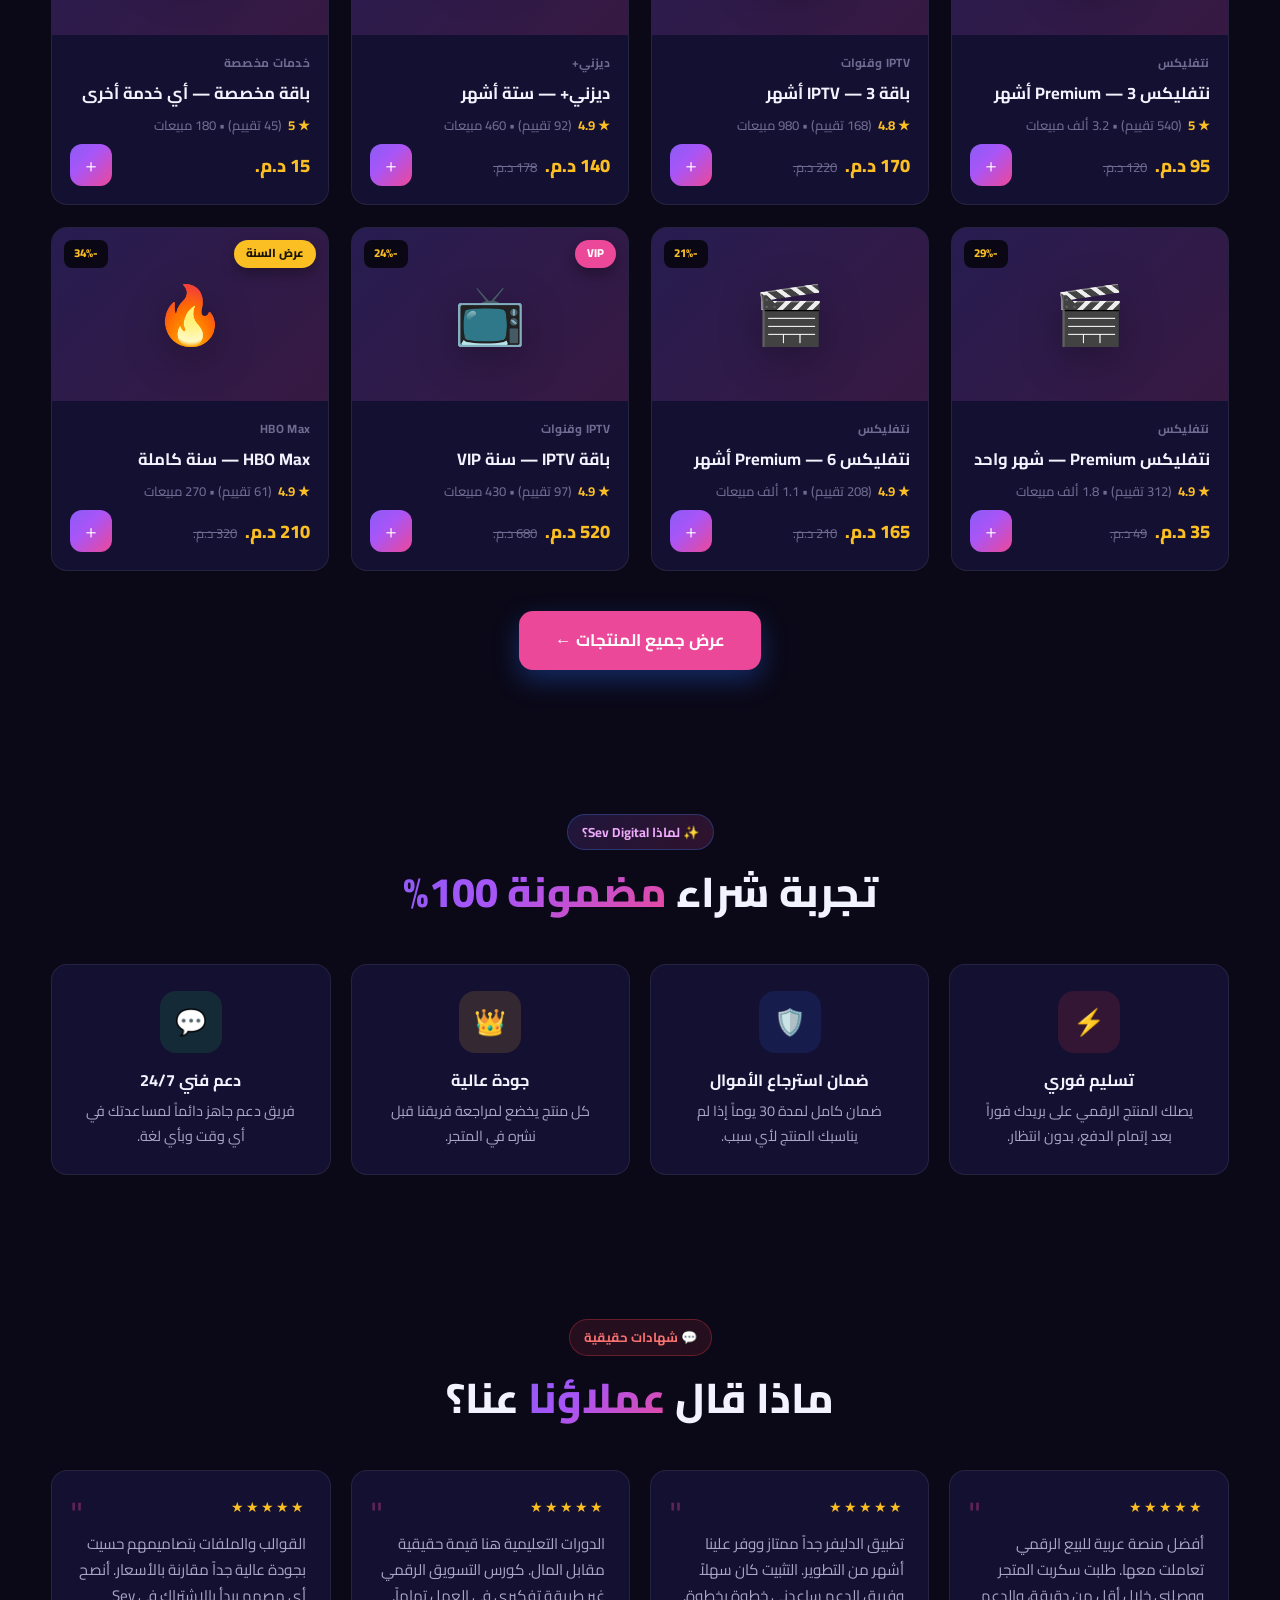
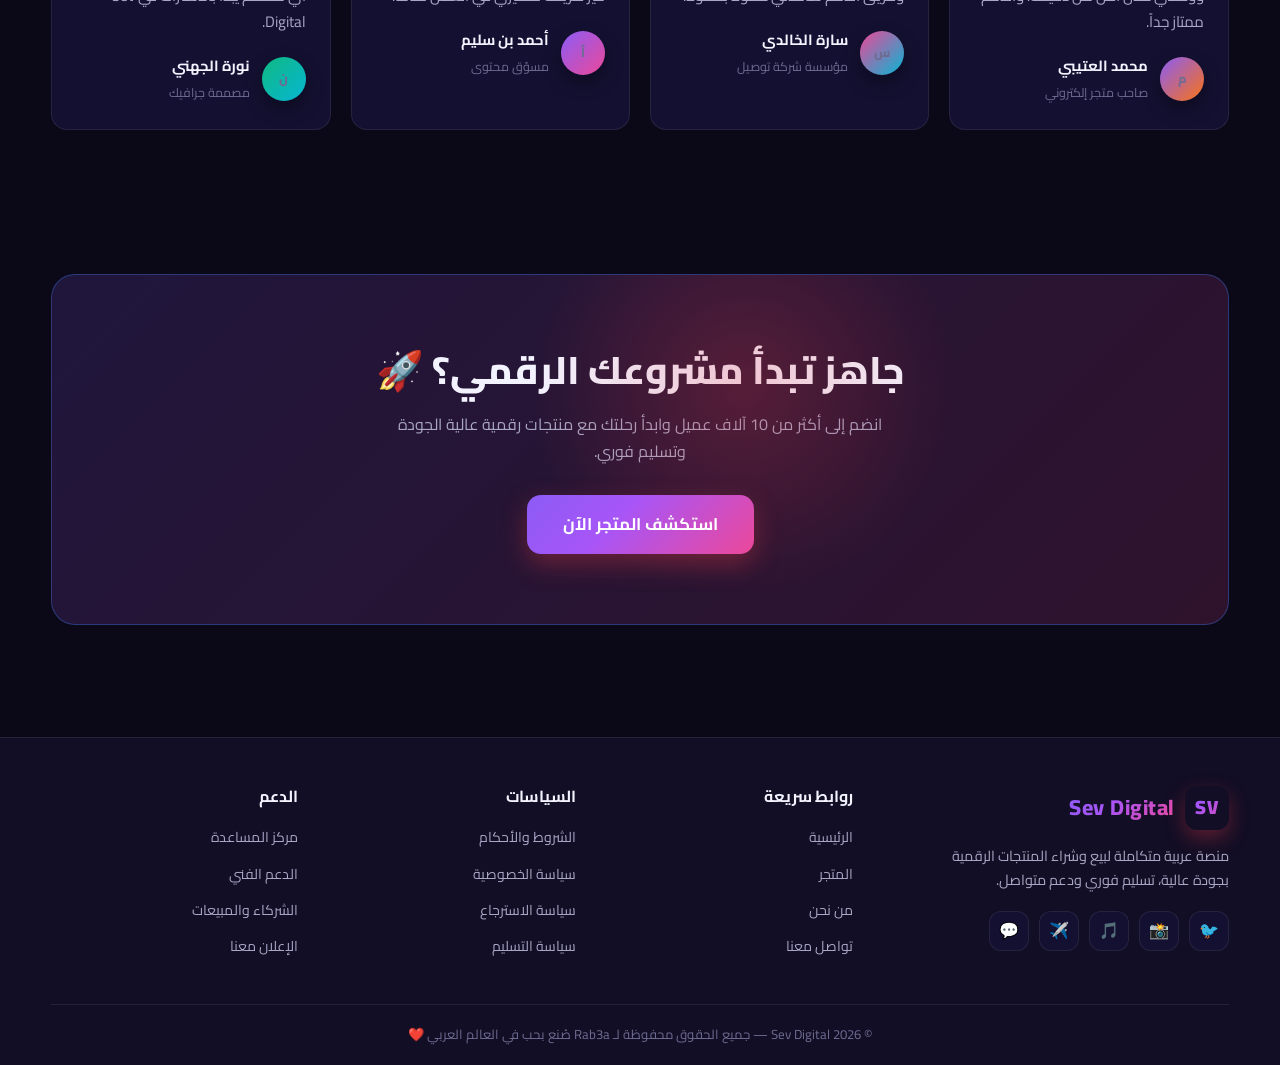
==== commit 7e9919a1: "قطع الكاش نهائياً: روابط CSS/JS بـ?v=fg10 + التقاط X بالتفويض + إخفاء عند التثبيت + تجميل نص الشريط" ====
--- a/index.html
+++ b/index.html
@@ -15,7 +15,7 @@
   <link rel="preconnect" href="https://fonts.googleapis.com">
   <link rel="preconnect" href="https://fonts.gstatic.com" crossorigin>
   <link href="https://fonts.googleapis.com/css2?family=Cairo:wght@400;500;600;700;800;900&display=swap" rel="stylesheet">
-  <link rel="stylesheet" href="css/style.css">
+  <link rel="stylesheet" href="css/style.css?v=fg10">
 </head>
 <body>
   <div class="bg-decor"></div>
@@ -257,8 +257,8 @@
     <button class="install-close" id="installClose">✕</button>
   </div>
 
-  <script src="js/config.js"></script>
-  <script src="js/data.js"></script>
-  <script src="js/app.js"></script>
+  <script src="js/config.js?v=fg10"></script>
+  <script src="js/data.js?v=fg10"></script>
+  <script src="js/app.js?v=fg10"></script>
 </body>
 </html>
--- a/css/style.css
+++ b/css/style.css
@@ -34,7 +34,7 @@
 
 * { margin: 0; padding: 0; box-sizing: border-box; }
 
-html { scroll-behavior: smooth; }
+html { scroll-behavior: smooth; text-size-adjust: 100%; -webkit-text-size-adjust: 100%; }
 
 body {
   font-family: var(--font);
@@ -43,7 +43,14 @@
   line-height: 1.7;
   overflow-x: hidden;
   direction: rtl;
-}
+  -webkit-tap-highlight-color: transparent;
+  padding-top: env(safe-area-inset-top);
+}
+
+/* منع الزوم الاحتياطي على الشاشات اللمسية ومنع قفز الإدخال */
+button, a, input, select, textarea, .product-card, .mini-product, .cat-card, .add-btn, .pay-opt, .to-top, .wa-float { touch-action: manipulation; }
+
+button, a { -webkit-touch-callout: none; }
 
 h1, h2, h3, h4 { line-height: 1.35; }
 
@@ -766,7 +773,7 @@
   color: var(--text);
   outline: none;
   transition: all 0.25s;
-  font-size: 0.94rem;
+  font-size: max(16px, 0.94rem);
   width: 100%;
 }
 .field textarea { resize: vertical; min-height: 100px; }
@@ -885,29 +892,94 @@
 }
 .to-top.show { opacity: 1; pointer-events: auto; }
 
+/* ===== زر واتساب العائم ===== */
+.wa-float {
+  position: fixed;
+  right: 18px;
+  bottom: 24px;
+  width: 58px;
+  height: 58px;
+  border-radius: 50%;
+  display: grid;
+  place-items: center;
+  background: linear-gradient(135deg, #25d366, #128c7e);
+  color: #fff;
+  box-shadow: 0 12px 26px rgba(37, 211, 102, 0.42);
+  z-index: 900;
+  transition: transform 0.25s;
+}
+.wa-float:hover { transform: scale(1.1); }
+.wa-float svg { width: 30px; height: 30px; }
+.wa-float::before {
+  content: "";
+  position: absolute;
+  inset: 0;
+  border-radius: 50%;
+  border: 2px solid rgba(37, 211, 102, 0.55);
+  animation: waPulse 2.2s ease-out infinite;
+}
+@keyframes waPulse {
+  0% { transform: scale(1); opacity: 1; }
+  100% { transform: scale(1.55); opacity: 0; }
+}
+@media (max-width: 768px) {
+  .wa-float { bottom: calc(84px + env(safe-area-inset-bottom)); right: 14px; width: 52px; height: 52px; }
+  .wa-float svg { width: 27px; height: 27px; }
+}
+
 /* ===== تثبيت التطبيق ===== */
 .install-bar {
   position: fixed;
-  bottom: 16px;
+  bottom: 96px;
   right: 50%;
-  transform: translate(50%, 130px);
-  background: var(--card-2);
-  border: 1px solid rgba(37, 99, 235, 0.5);
-  border-radius: 16px;
+  transform: translate(50%, 140px);
+  background: rgba(20, 16, 49, 0.92);
+  backdrop-filter: blur(18px);
+  -webkit-backdrop-filter: blur(18px);
+  border: 1px solid rgba(139, 92, 246, 0.35);
+  border-radius: 18px;
   padding: 14px 18px;
   display: flex;
   align-items: center;
   gap: 14px;
-  box-shadow: var(--shadow);
-  z-index: 400;
+  box-shadow: 0 24px 60px rgba(0, 0, 0, 0.5), inset 0 1px 0 rgba(255, 255, 255, 0.08);
+  z-index: 600;
   transition: transform 0.45s cubic-bezier(0.22, 1, 0.36, 1);
   max-width: 92vw;
 }
 .install-bar.show { transform: translate(50%, 0); }
-.install-bar .app-ico { font-size: 1.9rem; }
-.install-bar p { font-size: 0.85rem; font-weight: 700; line-height: 1.4; }
-.install-bar small { color: var(--text-mute); font-weight: 500; }
-.install-close { background: none; border: none; color: var(--text-mute); font-size: 1rem; padding: 4px; }
+.install-bar .app-ico {
+  font-size: 1.9rem;
+  width: 52px;
+  height: 52px;
+  display: grid;
+  place-items: center;
+  background: var(--gradient-soft);
+  border: 1px solid rgba(139, 92, 246, 0.4);
+  border-radius: 14px;
+  flex-shrink: 0;
+  box-shadow: 0 6px 16px rgba(139, 92, 246, 0.25);
+}
+.install-bar p { font-size: 0.9rem; font-weight: 800; line-height: 1.35; color: var(--text); margin: 0; letter-spacing: 0; }
+.install-bar small { display: block; color: var(--text-mute); font-weight: 500; font-size: 0.75rem; letter-spacing: 0; margin-top: 2px; }
+.install-bar > div { min-width: 0; display: flex; flex-direction: column; }
+.install-bar .btn-sm { padding: 10px 18px; border-radius: 12px; white-space: nowrap; }
+.install-close {
+  background: rgba(255, 255, 255, 0.06);
+  border: none;
+  color: var(--text-dim);
+  font-size: 0.9rem;
+  width: 34px;
+  height: 34px;
+  border-radius: 50%;
+  display: grid;
+  place-items: center;
+  flex-shrink: 0;
+  cursor: pointer;
+  touch-action: manipulation;
+  transition: all 0.2s;
+}
+.install-close:hover { background: rgba(239, 68, 68, 0.18); color: #fca5a5; }
 
 /* ===== صفحة النجاح ===== */
 .success-wrap { text-align: center; max-width: 560px; margin: 0 auto; padding: 30px 10px; }
@@ -975,8 +1047,8 @@
   /* الشريط السفلي للتطبيق */
   .app-bar { display: flex; }
   body { padding-bottom: 72px; }
-  .toast { bottom: 88px; }
-  .install-bar { bottom: 88px; }
+  .toast { bottom: calc(88px + env(safe-area-inset-bottom)); }
+  .install-bar { bottom: calc(152px + env(safe-area-inset-bottom)); }
 }
 
 @media (max-width: 480px) {
@@ -1028,11 +1100,21 @@
 .app-bar .nav-cart-badge { top: -2px; left: auto; right: 6px; }
 
 /* ===== حركات الظهور عند التمرير ===== */
-.reveal { opacity: 0; transform: translateY(24px); transition: opacity 0.7s ease, transform 0.7s ease; }
-.reveal.in { opacity: 1; transform: translateY(0); }
+.reveal { opacity: 0; transform: translateY(28px) scale(0.96); transition: opacity 0.8s cubic-bezier(0.16, 1, 0.3, 1), transform 0.8s cubic-bezier(0.16, 1, 0.3, 1); }
+.reveal.in { opacity: 1; transform: translateY(0) scale(1); }
+
+/* ===== طلوع سلس للمنتجات (هيرو + شبكات) ===== */
+@keyframes riseIn {
+  0% { opacity: 0; transform: translateY(32px) scale(0.93); filter: blur(8px); }
+  55% { filter: blur(0); }
+  100% { opacity: 1; transform: translateY(0) scale(1); filter: blur(0); }
+}
+.anim-rise { opacity: 0; animation: riseIn 0.9s cubic-bezier(0.16, 1, 0.3, 1) both; }
+.mini-product.anim-rise:hover { animation-play-state: running; }
 
 @media (prefers-reduced-motion: reduce) {
   .reveal { transition: none; opacity: 1; transform: none; }
+  .anim-rise { animation: none; opacity: 1; }
   * { scroll-behavior: auto !important; }
 }
 
@@ -1052,6 +1134,9 @@
 
 .card-hover-glow:hover { box-shadow: 0 22px 44px rgba(139, 92, 246, 0.18); }
 
+.btn-wa { background: linear-gradient(135deg, #25d366, #128c7e); color: #fff; }
+.btn-wa:hover { color: #fff; filter: brightness(1.08); box-shadow: 0 12px 26px rgba(37, 211, 102, 0.35); }
+
 .testi-avatar { box-shadow: 0 8px 18px rgba(0, 0, 0, 0.35); }
 
 ::-webkit-scrollbar { width: 10px; }
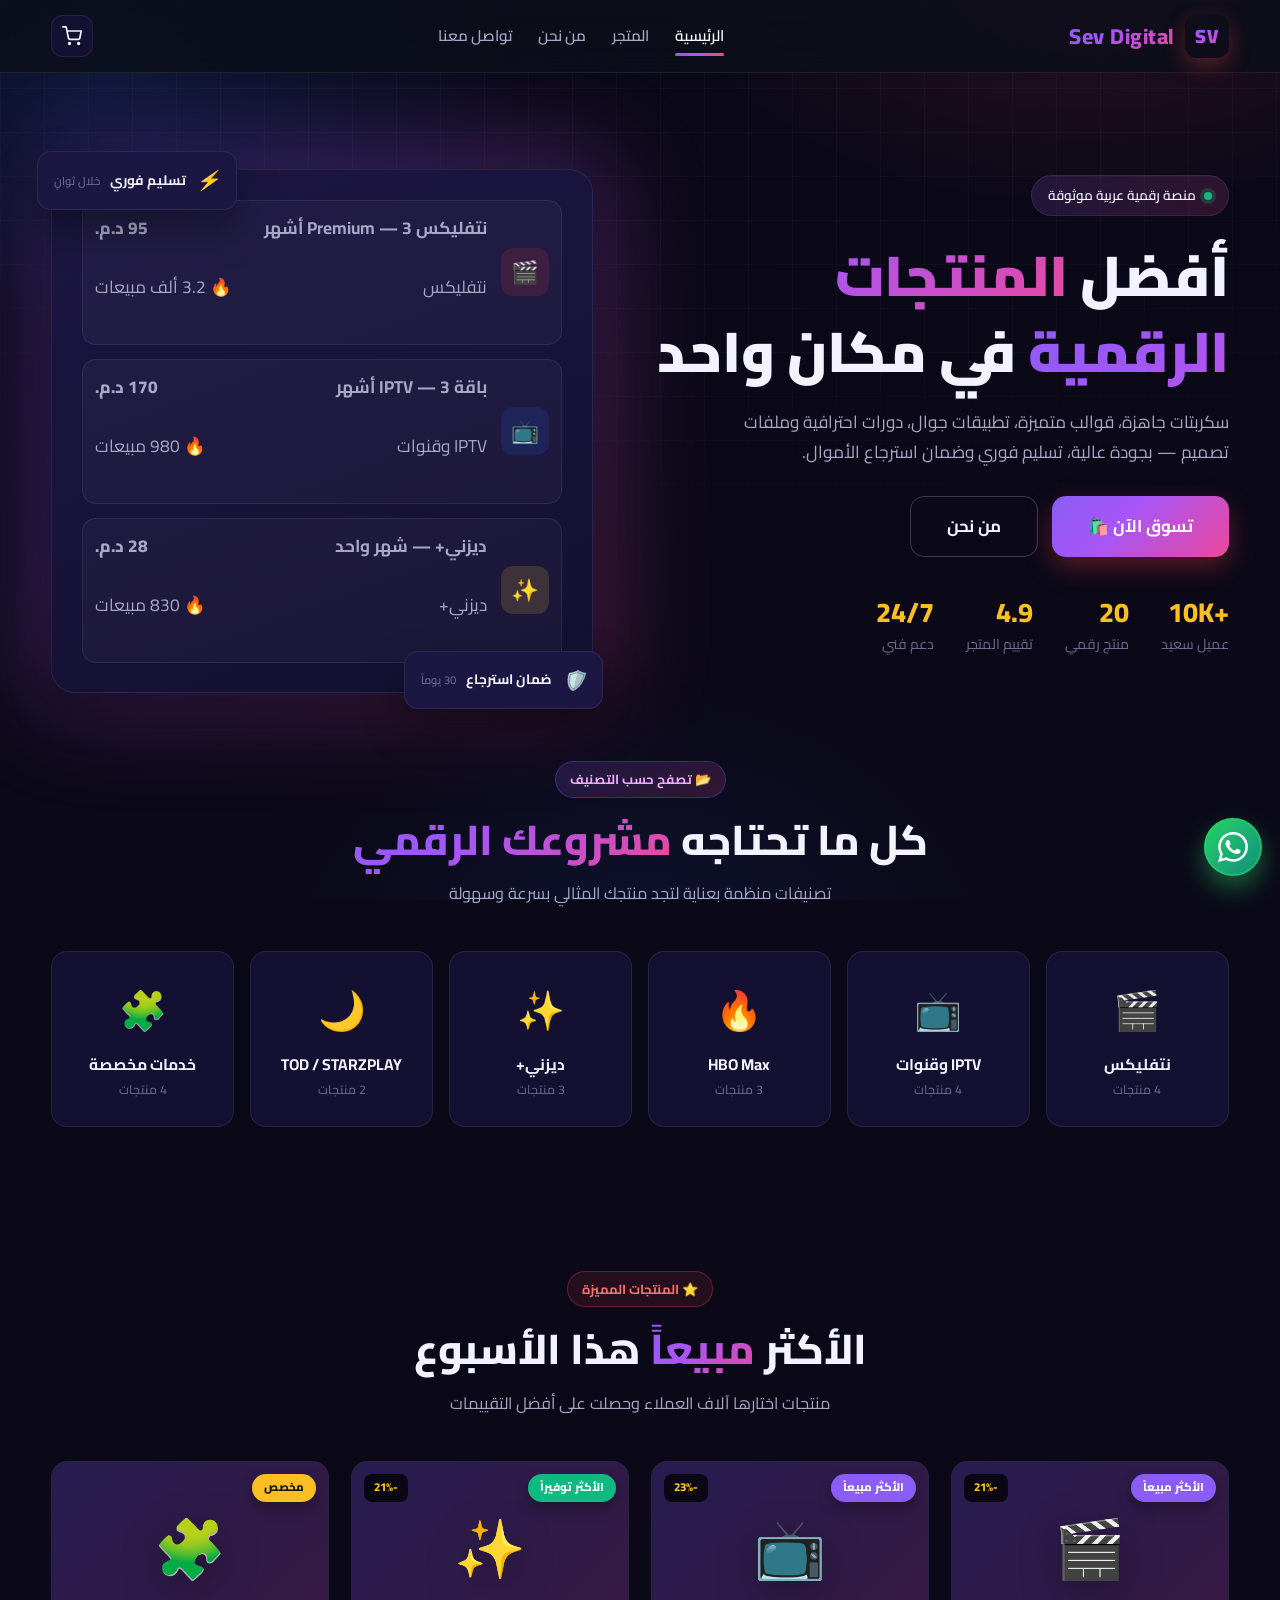
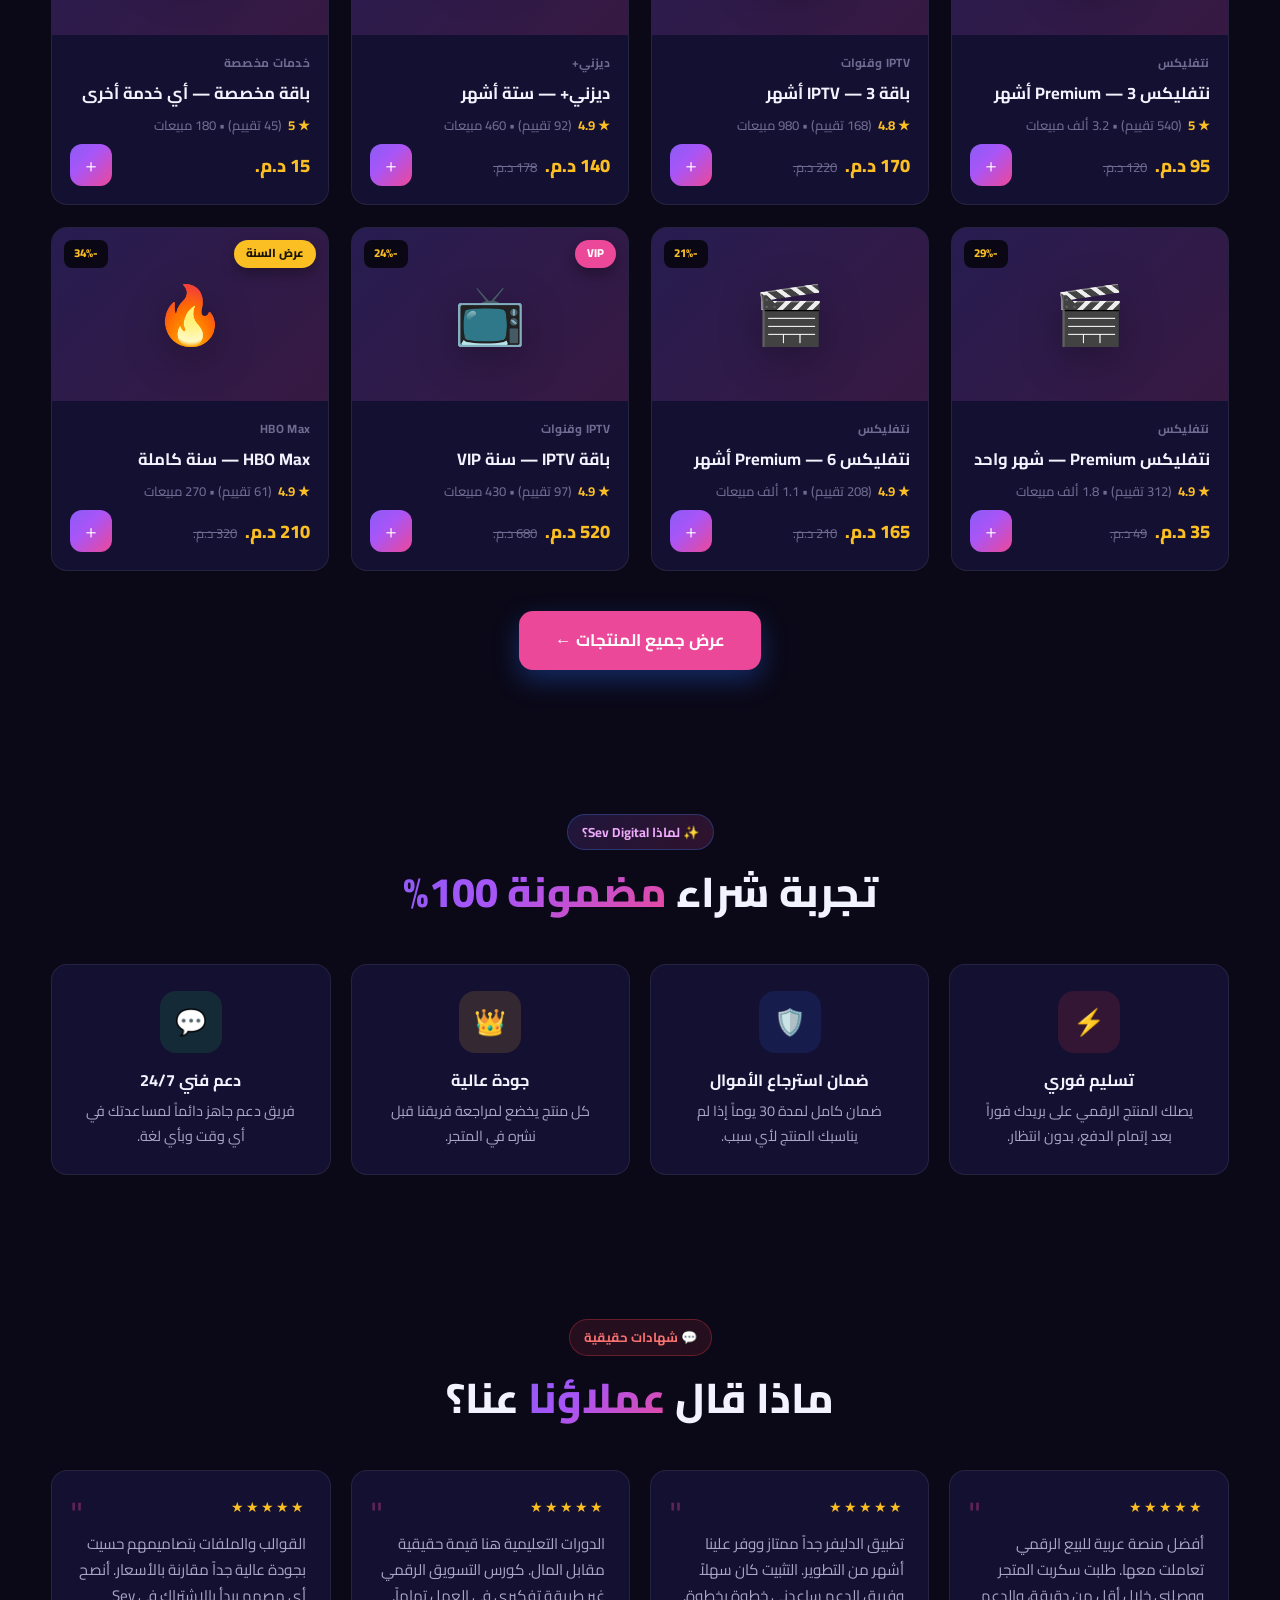
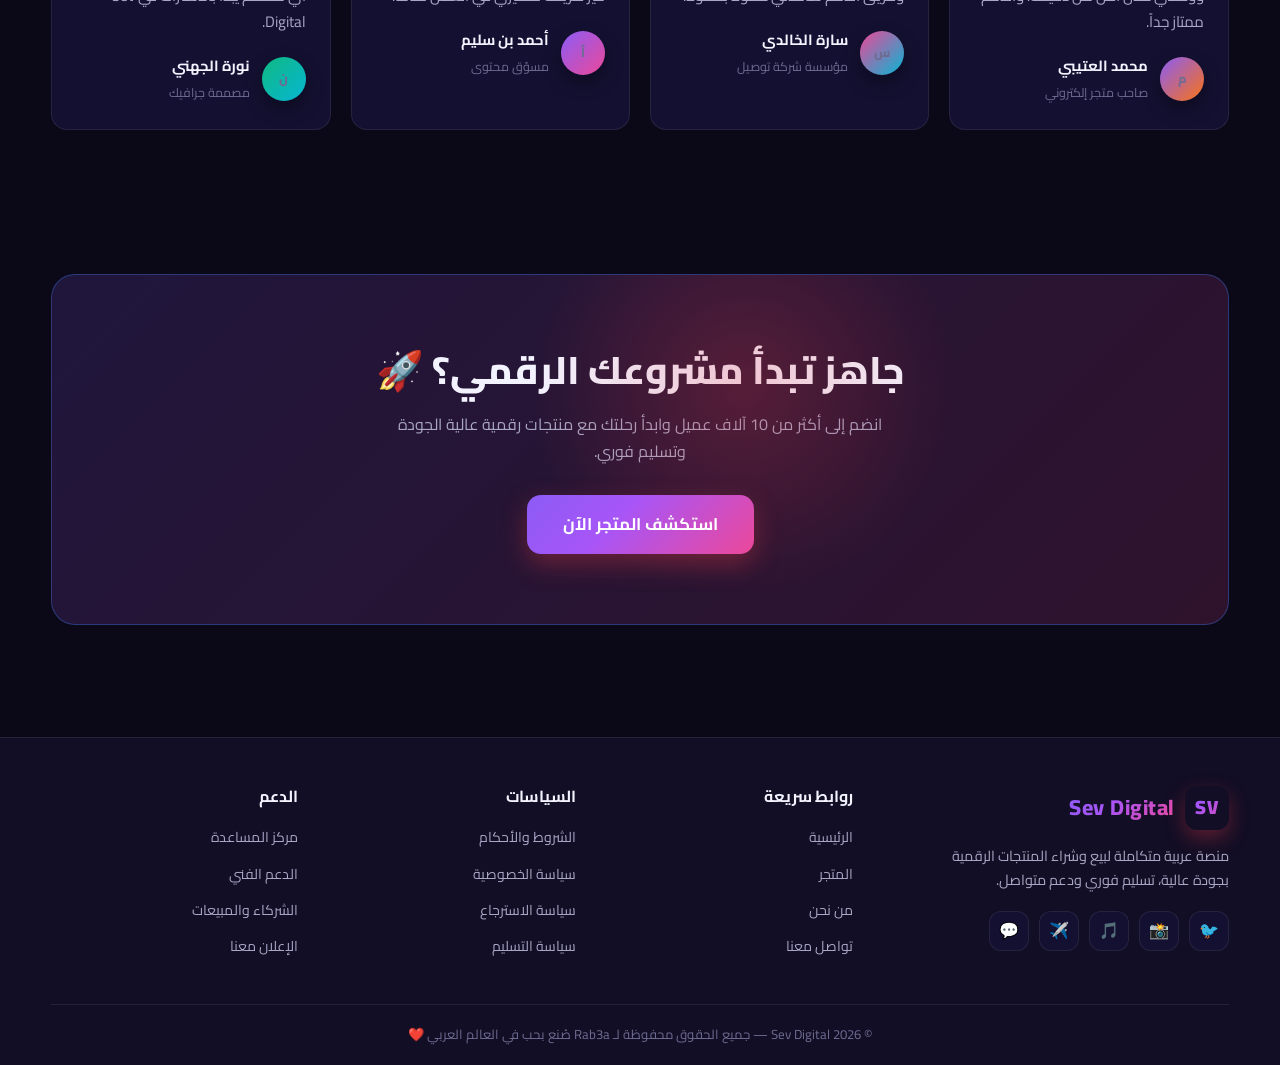
==== commit e0eb73b5: "حذف شريط تثبيت التطبيق نهائياً (HTML+CSS+JS)" ====
--- a/index.html
+++ b/index.html
@@ -247,15 +247,6 @@
   <button class="to-top" id="toTop" aria-label="العودة للأعلى">↑</button>
 
   <!-- شريط تثبيت التطبيق -->
-  <div class="install-bar" id="installBar">
-    <span class="app-ico">📦</span>
-    <div>
-      <p>ثبّت تطبيق Sev Digital</p>
-      <small>على شاشتك الرئيسية واستمتع بتجربة أسرع</small>
-    </div>
-    <button class="btn btn-primary btn-sm" id="installYes">تثبيت</button>
-    <button class="install-close" id="installClose">✕</button>
-  </div>
 
   <script src="js/config.js?v=fg10"></script>
   <script src="js/data.js?v=fg10"></script>
--- a/css/style.css
+++ b/css/style.css
@@ -927,60 +927,6 @@
   .wa-float svg { width: 27px; height: 27px; }
 }
 
-/* ===== تثبيت التطبيق ===== */
-.install-bar {
-  position: fixed;
-  bottom: 96px;
-  right: 50%;
-  transform: translate(50%, 140px);
-  background: rgba(20, 16, 49, 0.92);
-  backdrop-filter: blur(18px);
-  -webkit-backdrop-filter: blur(18px);
-  border: 1px solid rgba(139, 92, 246, 0.35);
-  border-radius: 18px;
-  padding: 14px 18px;
-  display: flex;
-  align-items: center;
-  gap: 14px;
-  box-shadow: 0 24px 60px rgba(0, 0, 0, 0.5), inset 0 1px 0 rgba(255, 255, 255, 0.08);
-  z-index: 600;
-  transition: transform 0.45s cubic-bezier(0.22, 1, 0.36, 1);
-  max-width: 92vw;
-}
-.install-bar.show { transform: translate(50%, 0); }
-.install-bar .app-ico {
-  font-size: 1.9rem;
-  width: 52px;
-  height: 52px;
-  display: grid;
-  place-items: center;
-  background: var(--gradient-soft);
-  border: 1px solid rgba(139, 92, 246, 0.4);
-  border-radius: 14px;
-  flex-shrink: 0;
-  box-shadow: 0 6px 16px rgba(139, 92, 246, 0.25);
-}
-.install-bar p { font-size: 0.9rem; font-weight: 800; line-height: 1.35; color: var(--text); margin: 0; letter-spacing: 0; }
-.install-bar small { display: block; color: var(--text-mute); font-weight: 500; font-size: 0.75rem; letter-spacing: 0; margin-top: 2px; }
-.install-bar > div { min-width: 0; display: flex; flex-direction: column; }
-.install-bar .btn-sm { padding: 10px 18px; border-radius: 12px; white-space: nowrap; }
-.install-close {
-  background: rgba(255, 255, 255, 0.06);
-  border: none;
-  color: var(--text-dim);
-  font-size: 0.9rem;
-  width: 34px;
-  height: 34px;
-  border-radius: 50%;
-  display: grid;
-  place-items: center;
-  flex-shrink: 0;
-  cursor: pointer;
-  touch-action: manipulation;
-  transition: all 0.2s;
-}
-.install-close:hover { background: rgba(239, 68, 68, 0.18); color: #fca5a5; }
-
 /* ===== صفحة النجاح ===== */
 .success-wrap { text-align: center; max-width: 560px; margin: 0 auto; padding: 30px 10px; }
 .success-check {
@@ -1048,7 +994,6 @@
   .app-bar { display: flex; }
   body { padding-bottom: 72px; }
   .toast { bottom: calc(88px + env(safe-area-inset-bottom)); }
-  .install-bar { bottom: calc(152px + env(safe-area-inset-bottom)); }
 }
 
 @media (max-width: 480px) {
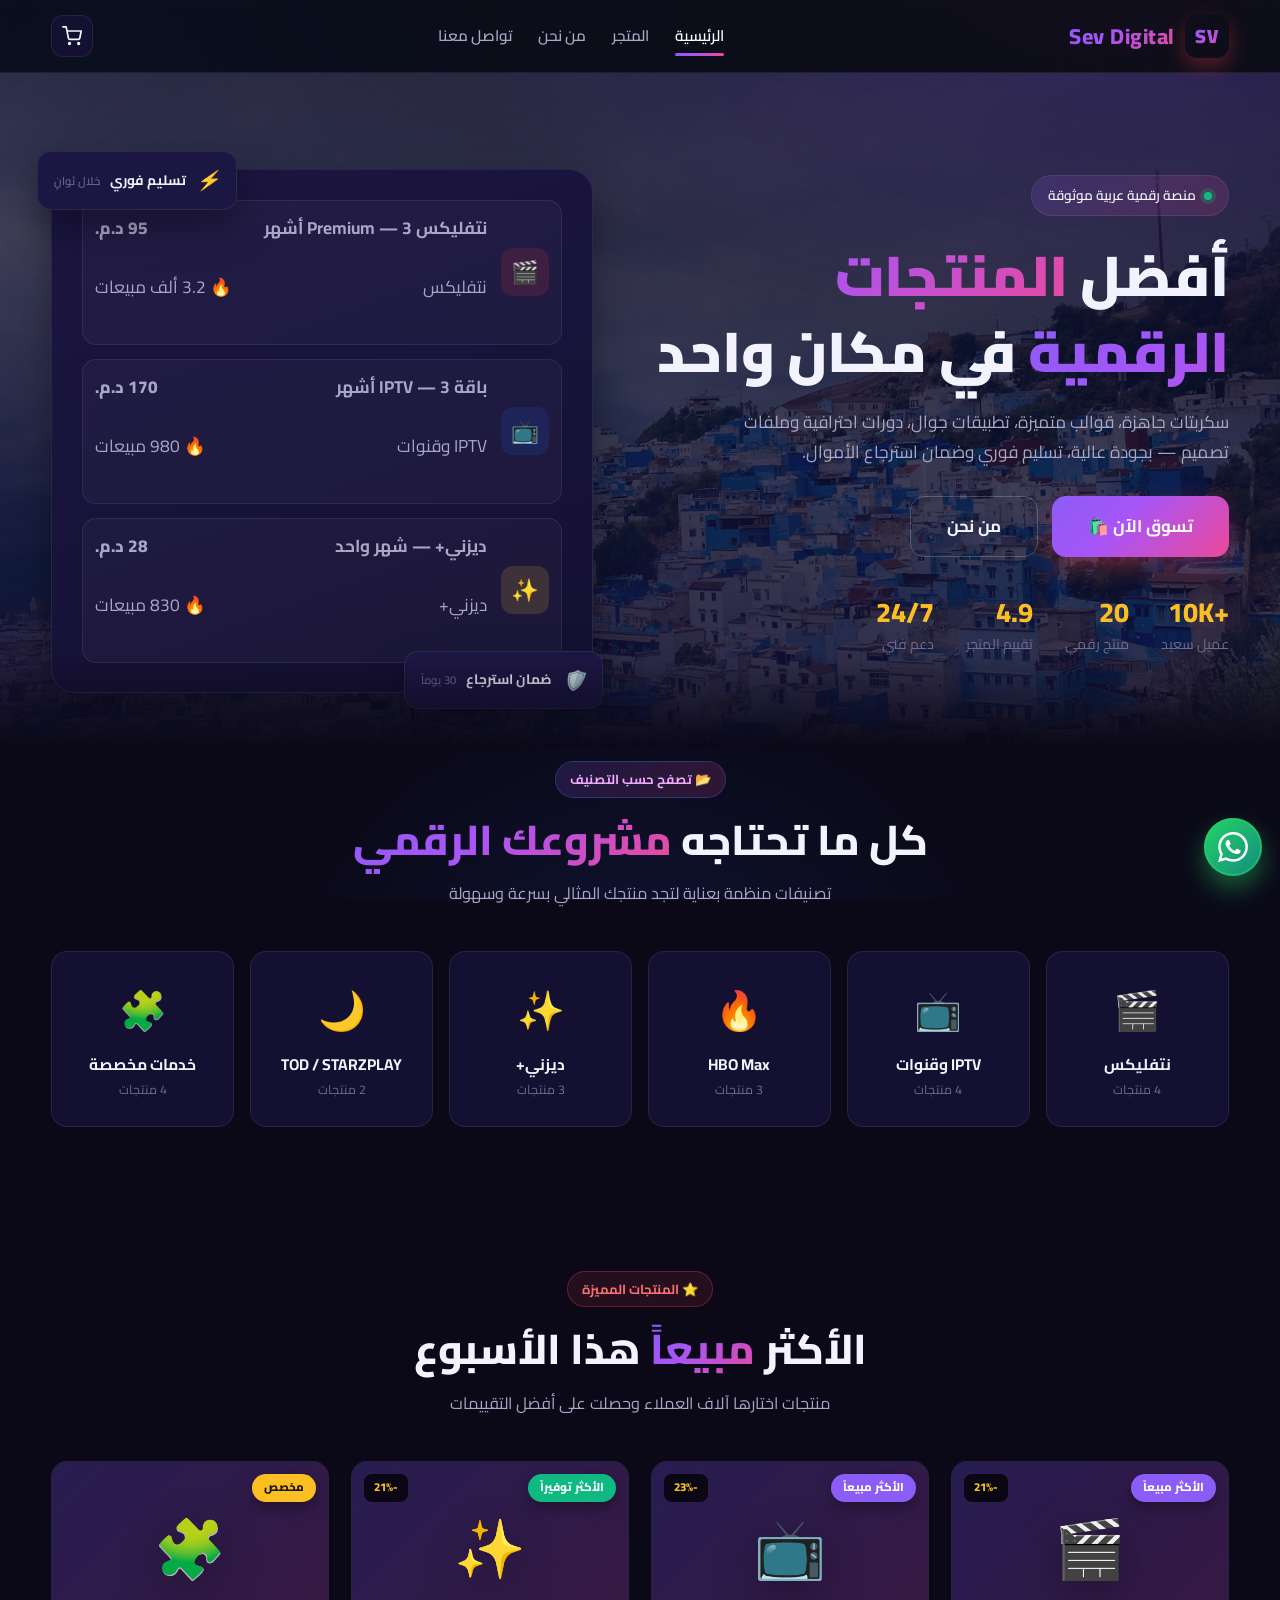
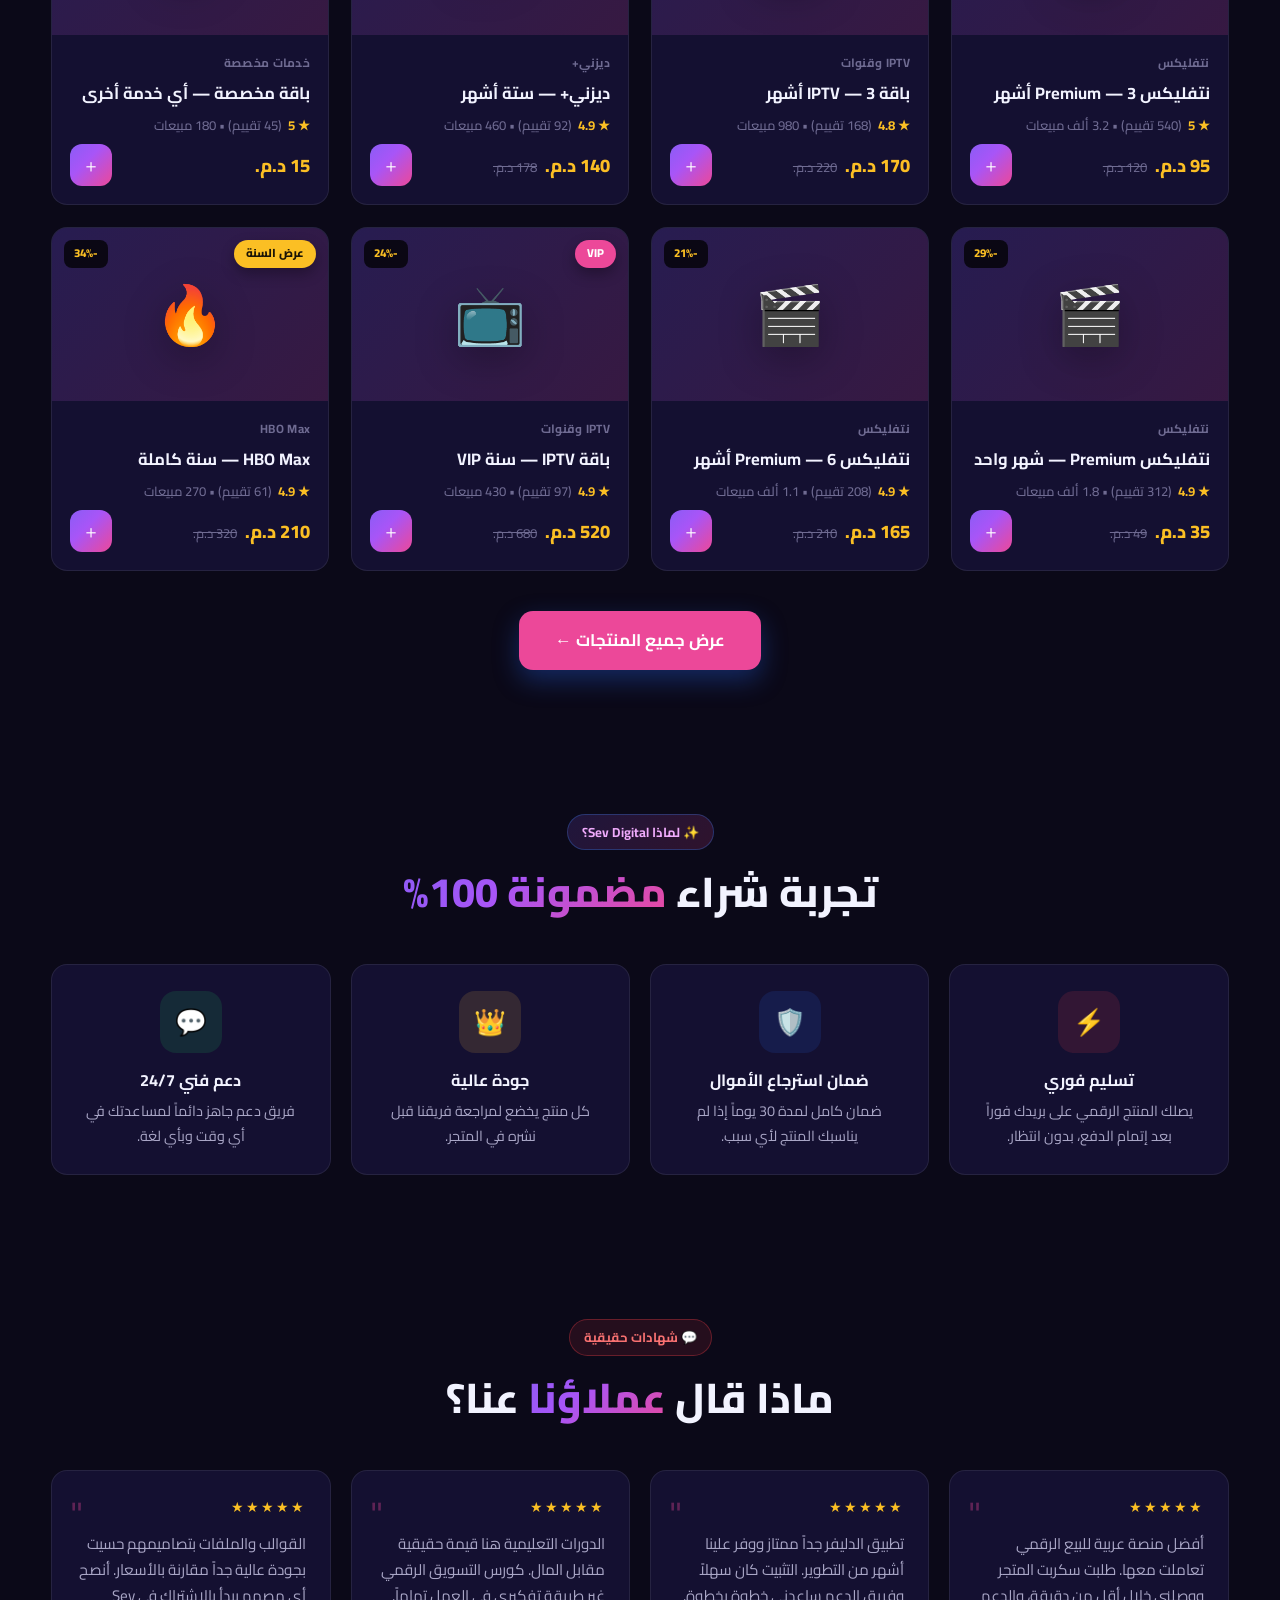
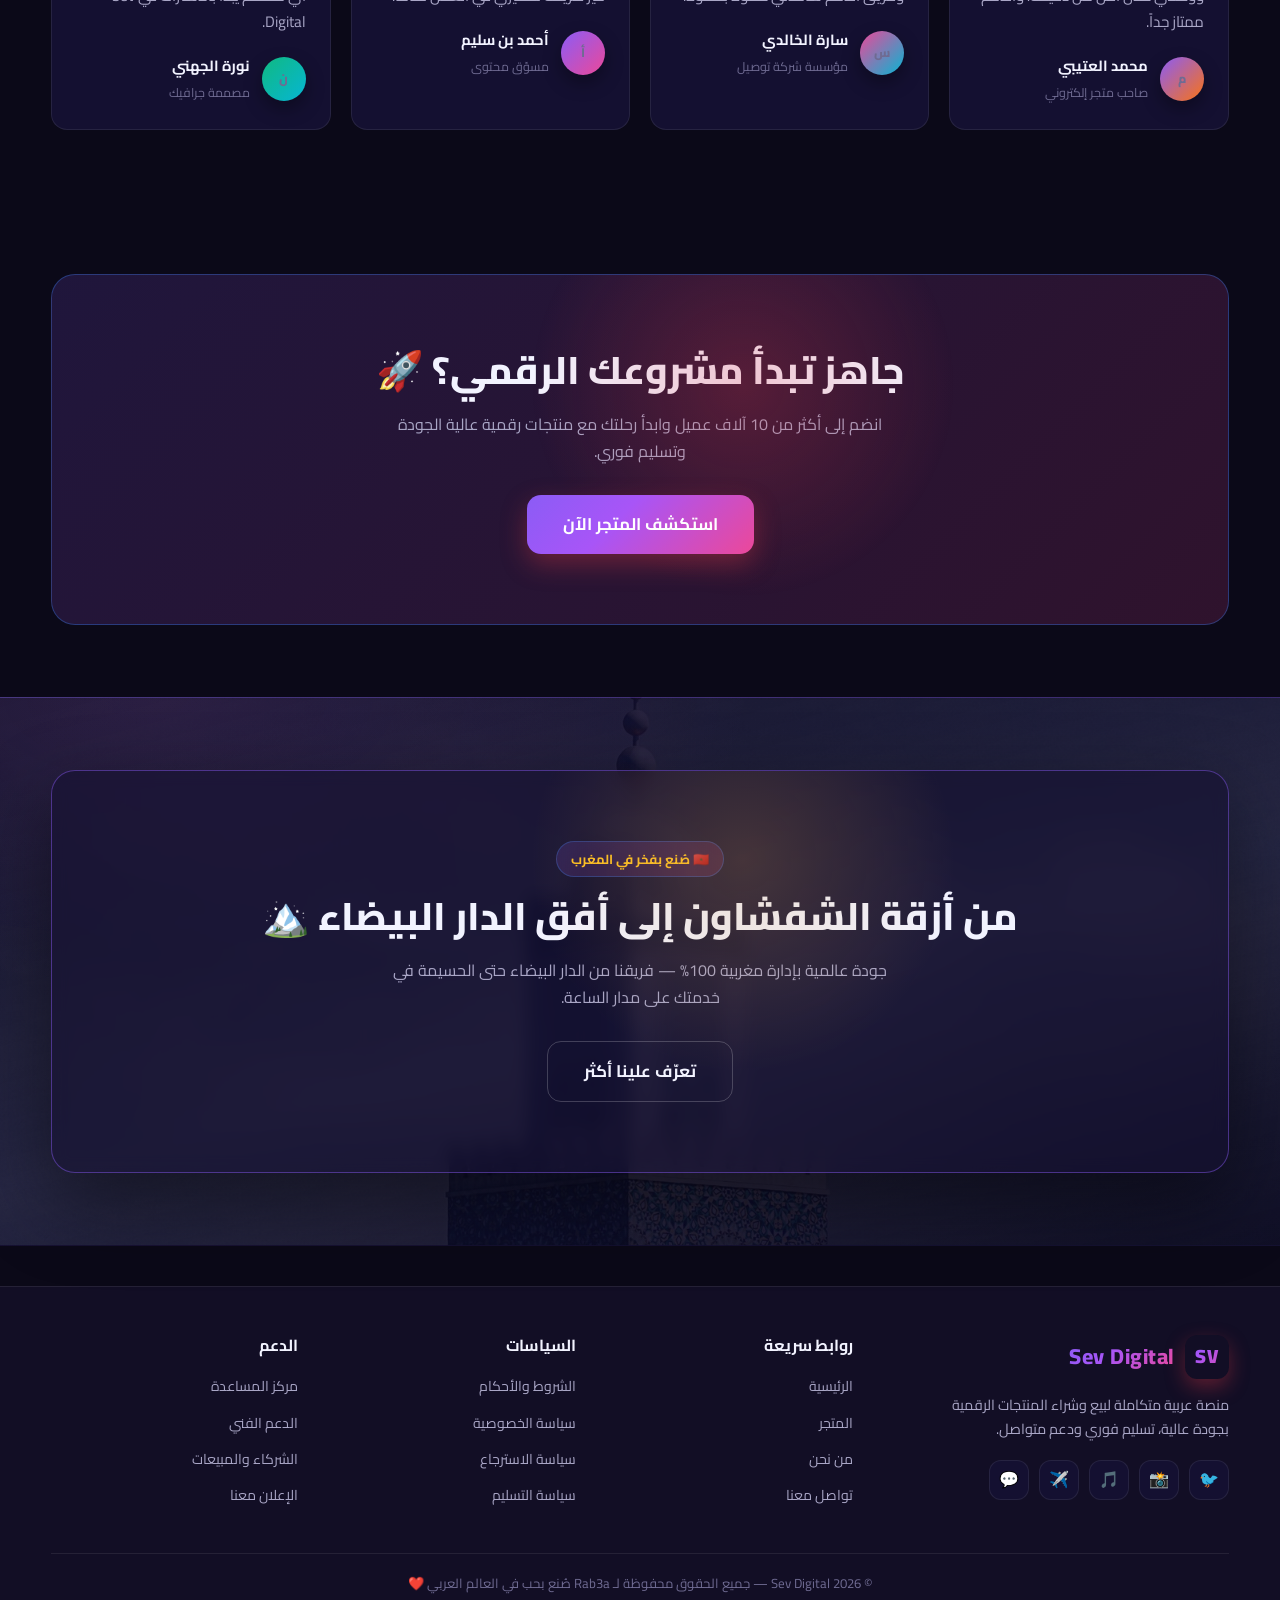
==== commit 26b4e468: "خلفيات مغربية (الشفشاون/الدار البيضاء/الصحراء) + شريط فخر مغربي" ====
--- a/index.html
+++ b/index.html
@@ -194,6 +194,18 @@
     </div>
   </section>
 
+  <!-- شريط مغربي -->
+  <section class="section morocco-band">
+    <div class="container">
+      <div class="cta-box">
+        <span class="eyebrow">🇲🇦 صُنع بفخر في المغرب</span>
+        <h2>من أزقة الشفشاون إلى أفق الدار البيضاء 🏔️</h2>
+        <p>جودة عالمية بإدارة مغربية 100% — فريقنا من الدار البيضاء حتى الحسيمة في خدمتك على مدار الساعة.</p>
+        <a href="about.html" class="btn btn-outline btn-lg">تعرّف علينا أكثر</a>
+      </div>
+    </div>
+  </section>
+
   <!-- التذييل -->
   <footer class="site-footer">
     <div class="container">
--- a/css/style.css
+++ b/css/style.css
@@ -270,7 +270,23 @@
 .section-head p { color: var(--text-dim); margin-top: 12px; font-size: 1.02rem; }
 
 /* ===== هيرو ===== */
-.hero { padding: clamp(48px, 8vw, 96px) 0 56px; position: relative; }
+.hero {
+  padding: clamp(48px, 8vw, 96px) 0 56px;
+  position: relative;
+  overflow: hidden;
+  background:
+    radial-gradient(1100px 520px at 88% -10%, rgba(139, 92, 246, 0.20), transparent 62%),
+    linear-gradient(195deg, rgba(10, 8, 34, 0.92), rgba(13, 11, 40, 0.78) 48%, rgba(20, 16, 49, 0.94)),
+    url("../images/morocco-chefchaouen.jpg") center/cover no-repeat;
+}
+.hero::after {
+  content: "";
+  position: absolute;
+  left: 0; right: 0; bottom: 0;
+  height: 90px;
+  background: linear-gradient(180deg, transparent, var(--bg));
+  pointer-events: none;
+}
 
 .hero-inner { display: grid; grid-template-columns: 1.1fr 1fr; gap: 40px; align-items: center; }
 
@@ -541,6 +557,26 @@
 .cta-box h2 { font-size: clamp(1.6rem, 3.5vw, 2.4rem); font-weight: 800; margin-bottom: 14px; }
 .cta-box p { color: var(--text-dim); max-width: 520px; margin: 0 auto 30px; }
 
+/* ===== الشريط المغربي ===== */
+.morocco-band {
+  position: relative;
+  background:
+    radial-gradient(1000px 480px at 12% 0%, rgba(232, 121, 249, 0.10), transparent 60%),
+    linear-gradient(165deg, rgba(10, 8, 34, 0.94), rgba(16, 13, 45, 0.84) 55%, rgba(9, 7, 30, 0.94)),
+    url("../images/morocco-casablanca.jpg") center/cover no-repeat;
+  border-top: 1px solid rgba(139, 92, 246, 0.35);
+  border-bottom: 1px solid rgba(20, 16, 49, 0.8);
+}
+.morocco-band .cta-box {
+  background: rgba(20, 16, 49, 0.55);
+  backdrop-filter: blur(8px);
+  -webkit-backdrop-filter: blur(8px);
+  border: 1px solid rgba(139, 92, 246, 0.45);
+  box-shadow: 0 30px 80px rgba(0, 0, 0, 0.45);
+}
+.morocco-band .eyebrow { color: var(--gold); }
+.morocco-band .cta-box::before { background: radial-gradient(circle, rgba(217, 153, 71, 0.22), transparent 60%); }
+
 /* ===== التذييل ===== */
 .site-footer { border-top: 1px solid var(--border); padding: 48px 0 20px; margin-top: 40px; background: var(--bg-2); }
 
@@ -566,8 +602,23 @@
 
 /* ===== صفحات داخلية ===== */
 .page-head {
-  padding: 48px 0 20px;
+  padding: clamp(64px, 9vw, 104px) 0 40px;
   text-align: center;
+  position: relative;
+  background:
+    linear-gradient(180deg, rgba(10, 8, 34, 0.94), rgba(13, 11, 40, 0.86)),
+    var(--gradient-soft);
+  border-bottom: 1px solid rgba(139, 92, 246, 0.18);
+}
+.page-head.head-casablanca {
+  background:
+    linear-gradient(180deg, rgba(10, 8, 34, 0.90), rgba(13, 11, 40, 0.82)),
+    url("../images/morocco-casablanca.jpg") center/cover no-repeat;
+}
+.page-head.head-sahara {
+  background:
+    linear-gradient(180deg, rgba(10, 8, 34, 0.88), rgba(16, 13, 44, 0.80)),
+    url("../images/morocco-sahara.jpg") center 30%/cover no-repeat;
 }
 
 .page-head h1 { font-size: clamp(1.8rem, 4vw, 2.6rem); font-weight: 800; }
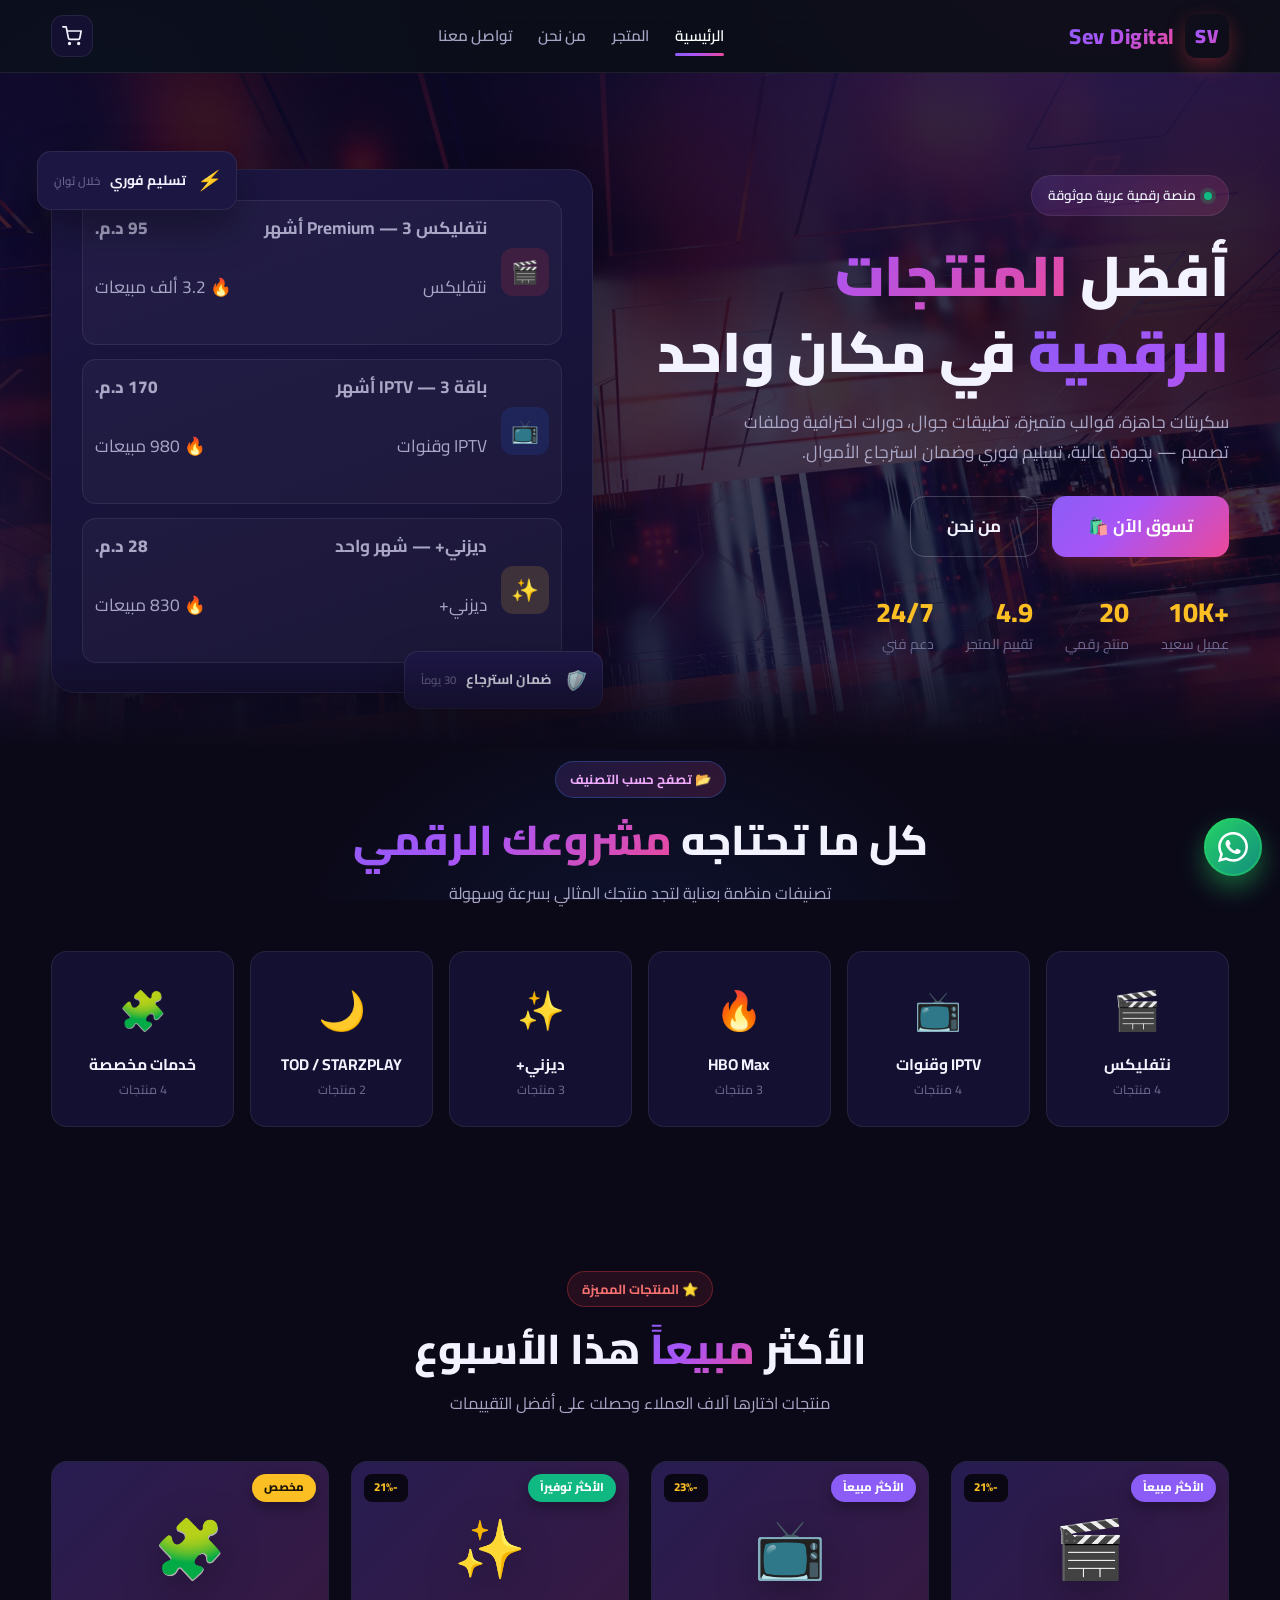
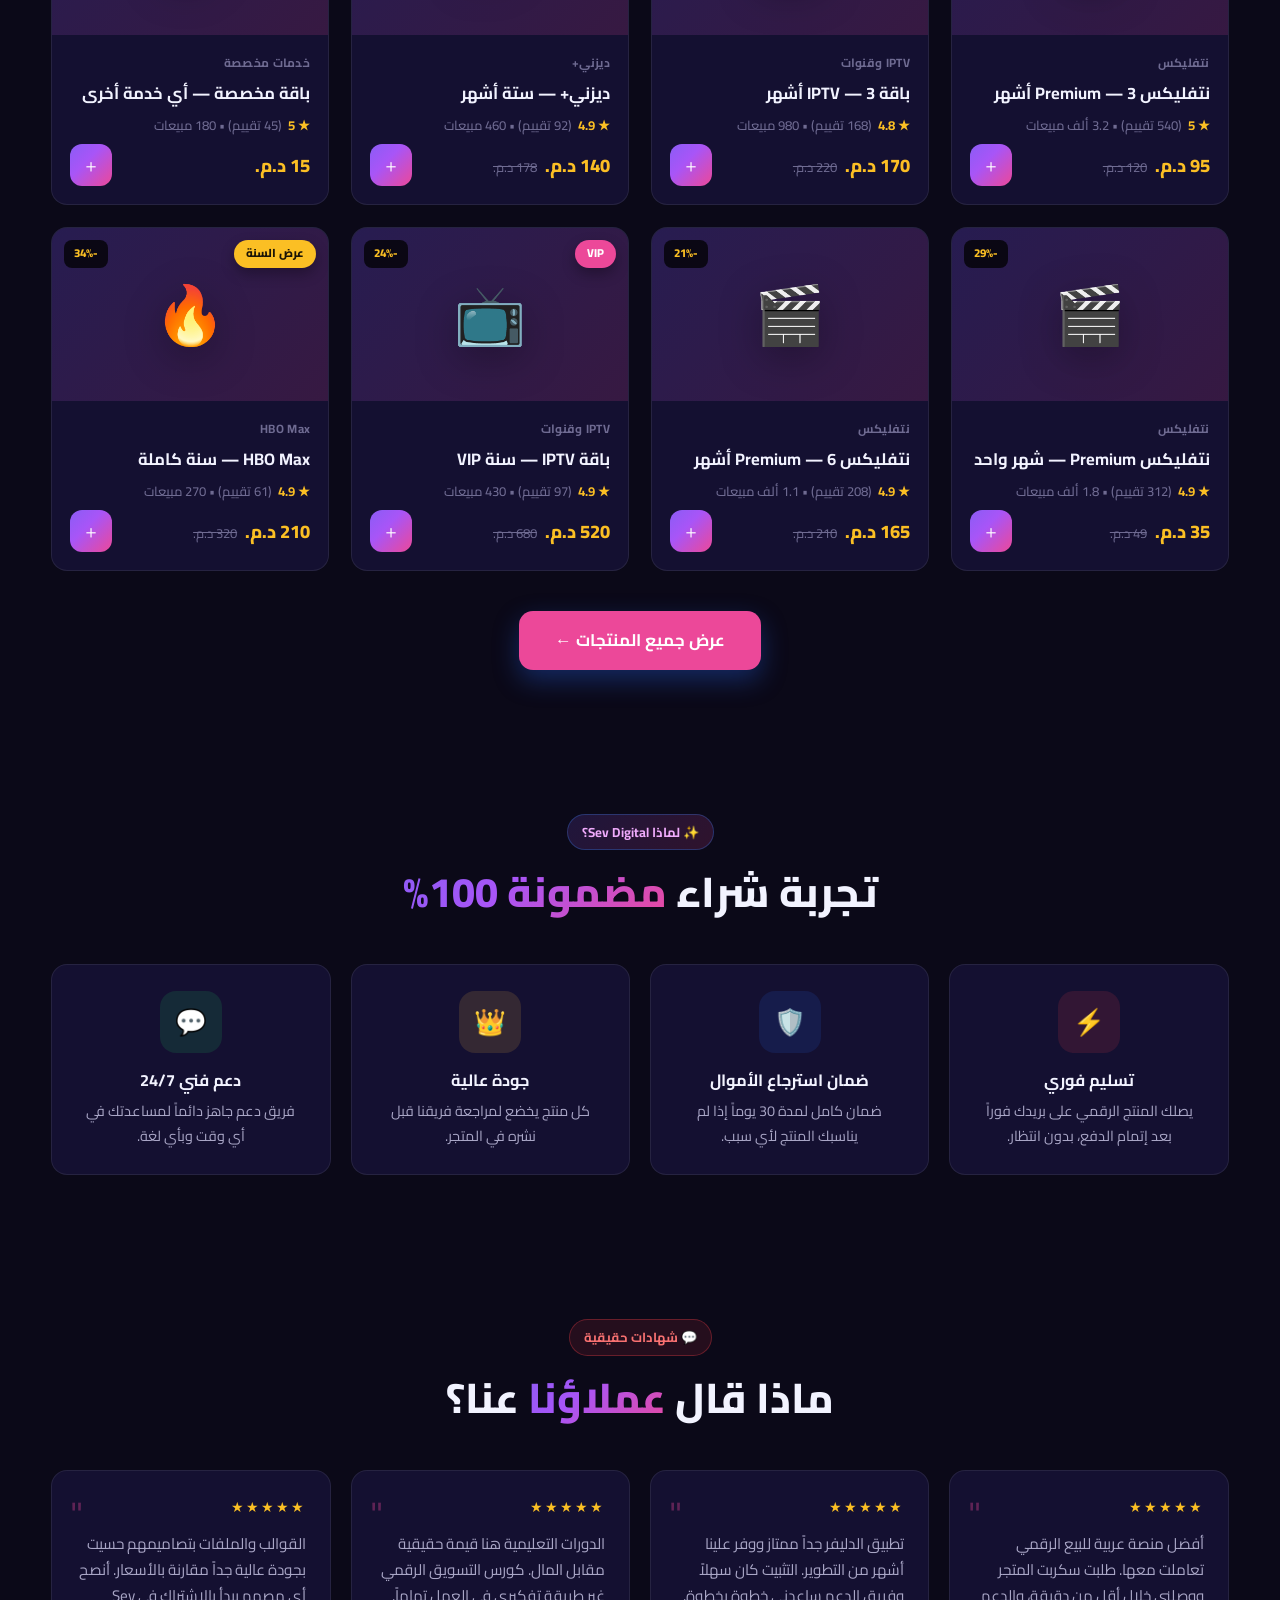
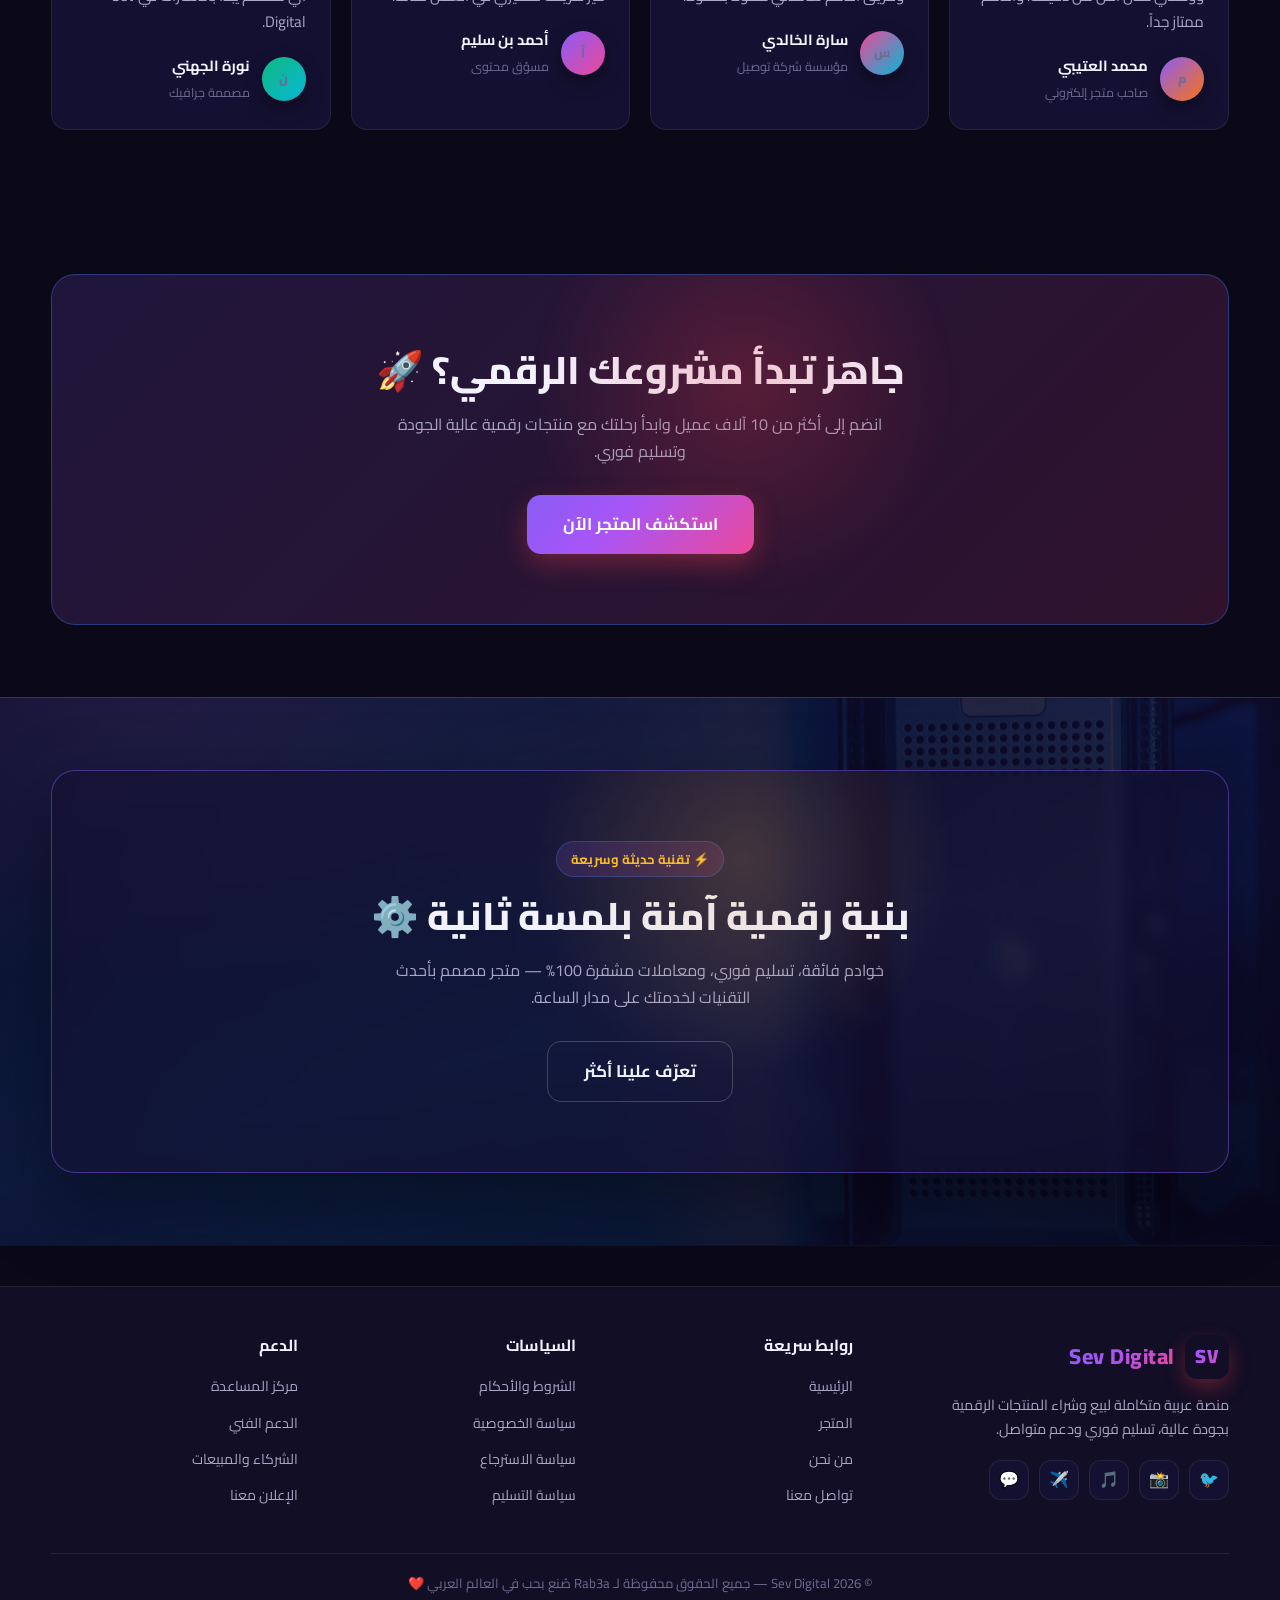
==== commit 1601f768: "استبدال خلفيات المغرب بخلفيات ديجيتال (مصفوفة رقمية/سيرفرات/دوائر) + شريط تقني" ====
--- a/index.html
+++ b/index.html
@@ -194,13 +194,13 @@
     </div>
   </section>
 
-  <!-- شريط مغربي -->
-  <section class="section morocco-band">
+  <!-- شريط تقني -->
+  <section class="section tech-band">
     <div class="container">
       <div class="cta-box">
-        <span class="eyebrow">🇲🇦 صُنع بفخر في المغرب</span>
-        <h2>من أزقة الشفشاون إلى أفق الدار البيضاء 🏔️</h2>
-        <p>جودة عالمية بإدارة مغربية 100% — فريقنا من الدار البيضاء حتى الحسيمة في خدمتك على مدار الساعة.</p>
+        <span class="eyebrow">⚡ تقنية حديثة وسريعة</span>
+        <h2>بنية رقمية آمنة بلمسة ثانية ⚙️</h2>
+        <p>خوادم فائقة، تسليم فوري، ومعاملات مشفرة 100% — متجر مصمم بأحدث التقنيات لخدمتك على مدار الساعة.</p>
         <a href="about.html" class="btn btn-outline btn-lg">تعرّف علينا أكثر</a>
       </div>
     </div>
--- a/css/style.css
+++ b/css/style.css
@@ -277,7 +277,7 @@
   background:
     radial-gradient(1100px 520px at 88% -10%, rgba(139, 92, 246, 0.20), transparent 62%),
     linear-gradient(195deg, rgba(10, 8, 34, 0.92), rgba(13, 11, 40, 0.78) 48%, rgba(20, 16, 49, 0.94)),
-    url("../images/morocco-chefchaouen.jpg") center/cover no-repeat;
+    url("../images/digital-hero.jpg") center/cover no-repeat;
 }
 .hero::after {
   content: "";
@@ -558,24 +558,24 @@
 .cta-box p { color: var(--text-dim); max-width: 520px; margin: 0 auto 30px; }
 
 /* ===== الشريط المغربي ===== */
-.morocco-band {
+.tech-band {
   position: relative;
   background:
     radial-gradient(1000px 480px at 12% 0%, rgba(232, 121, 249, 0.10), transparent 60%),
     linear-gradient(165deg, rgba(10, 8, 34, 0.94), rgba(16, 13, 45, 0.84) 55%, rgba(9, 7, 30, 0.94)),
-    url("../images/morocco-casablanca.jpg") center/cover no-repeat;
+    url("../images/digital-server.jpg") center/cover no-repeat;
   border-top: 1px solid rgba(139, 92, 246, 0.35);
   border-bottom: 1px solid rgba(20, 16, 49, 0.8);
 }
-.morocco-band .cta-box {
+.tech-band .cta-box {
   background: rgba(20, 16, 49, 0.55);
   backdrop-filter: blur(8px);
   -webkit-backdrop-filter: blur(8px);
   border: 1px solid rgba(139, 92, 246, 0.45);
   box-shadow: 0 30px 80px rgba(0, 0, 0, 0.45);
 }
-.morocco-band .eyebrow { color: var(--gold); }
-.morocco-band .cta-box::before { background: radial-gradient(circle, rgba(217, 153, 71, 0.22), transparent 60%); }
+.tech-band .eyebrow { color: var(--gold); }
+.tech-band .cta-box::before { background: radial-gradient(circle, rgba(217, 153, 71, 0.22), transparent 60%); }
 
 /* ===== التذييل ===== */
 .site-footer { border-top: 1px solid var(--border); padding: 48px 0 20px; margin-top: 40px; background: var(--bg-2); }
@@ -613,12 +613,12 @@
 .page-head.head-casablanca {
   background:
     linear-gradient(180deg, rgba(10, 8, 34, 0.90), rgba(13, 11, 40, 0.82)),
-    url("../images/morocco-casablanca.jpg") center/cover no-repeat;
+    url("../images/digital-server.jpg") center/cover no-repeat;
 }
 .page-head.head-sahara {
   background:
     linear-gradient(180deg, rgba(10, 8, 34, 0.88), rgba(16, 13, 44, 0.80)),
-    url("../images/morocco-sahara.jpg") center 30%/cover no-repeat;
+    url("../images/digital-circuit.jpg") center 30%/cover no-repeat;
 }
 
 .page-head h1 { font-size: clamp(1.8rem, 4vw, 2.6rem); font-weight: 800; }
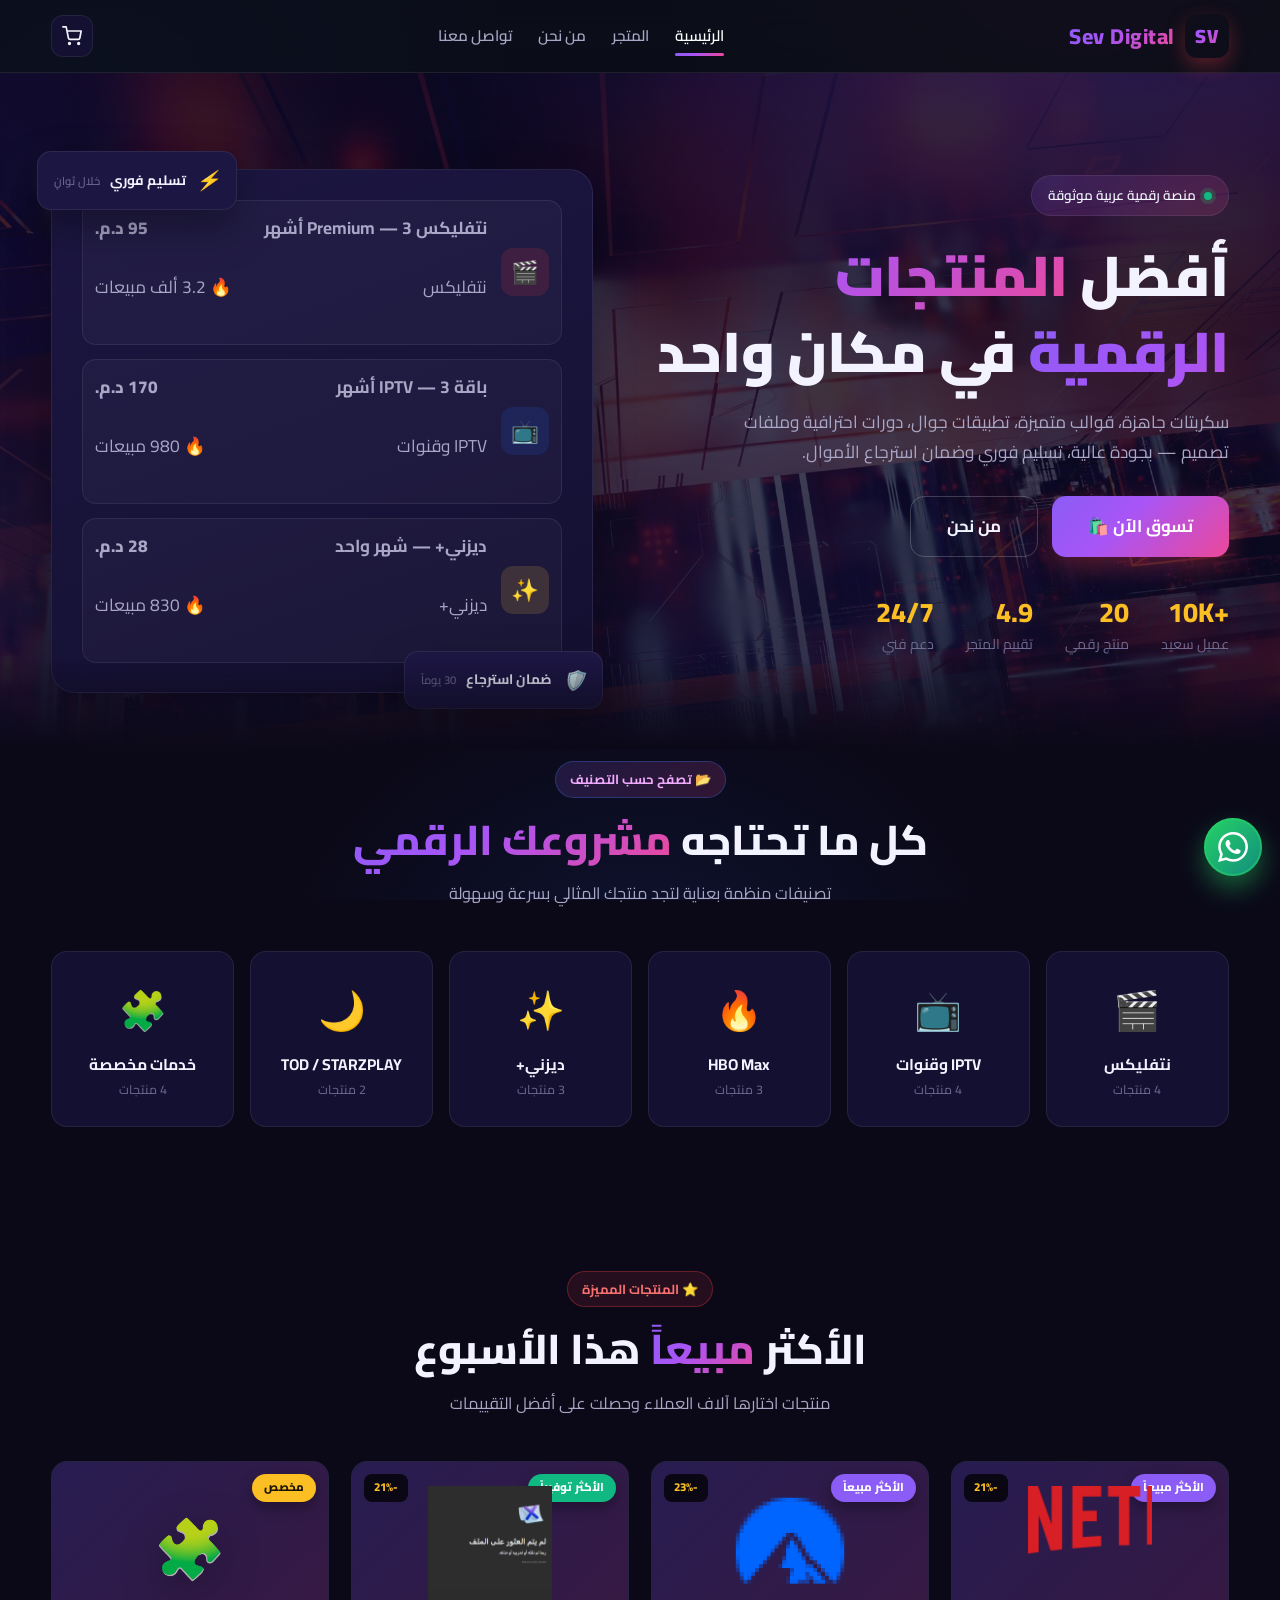
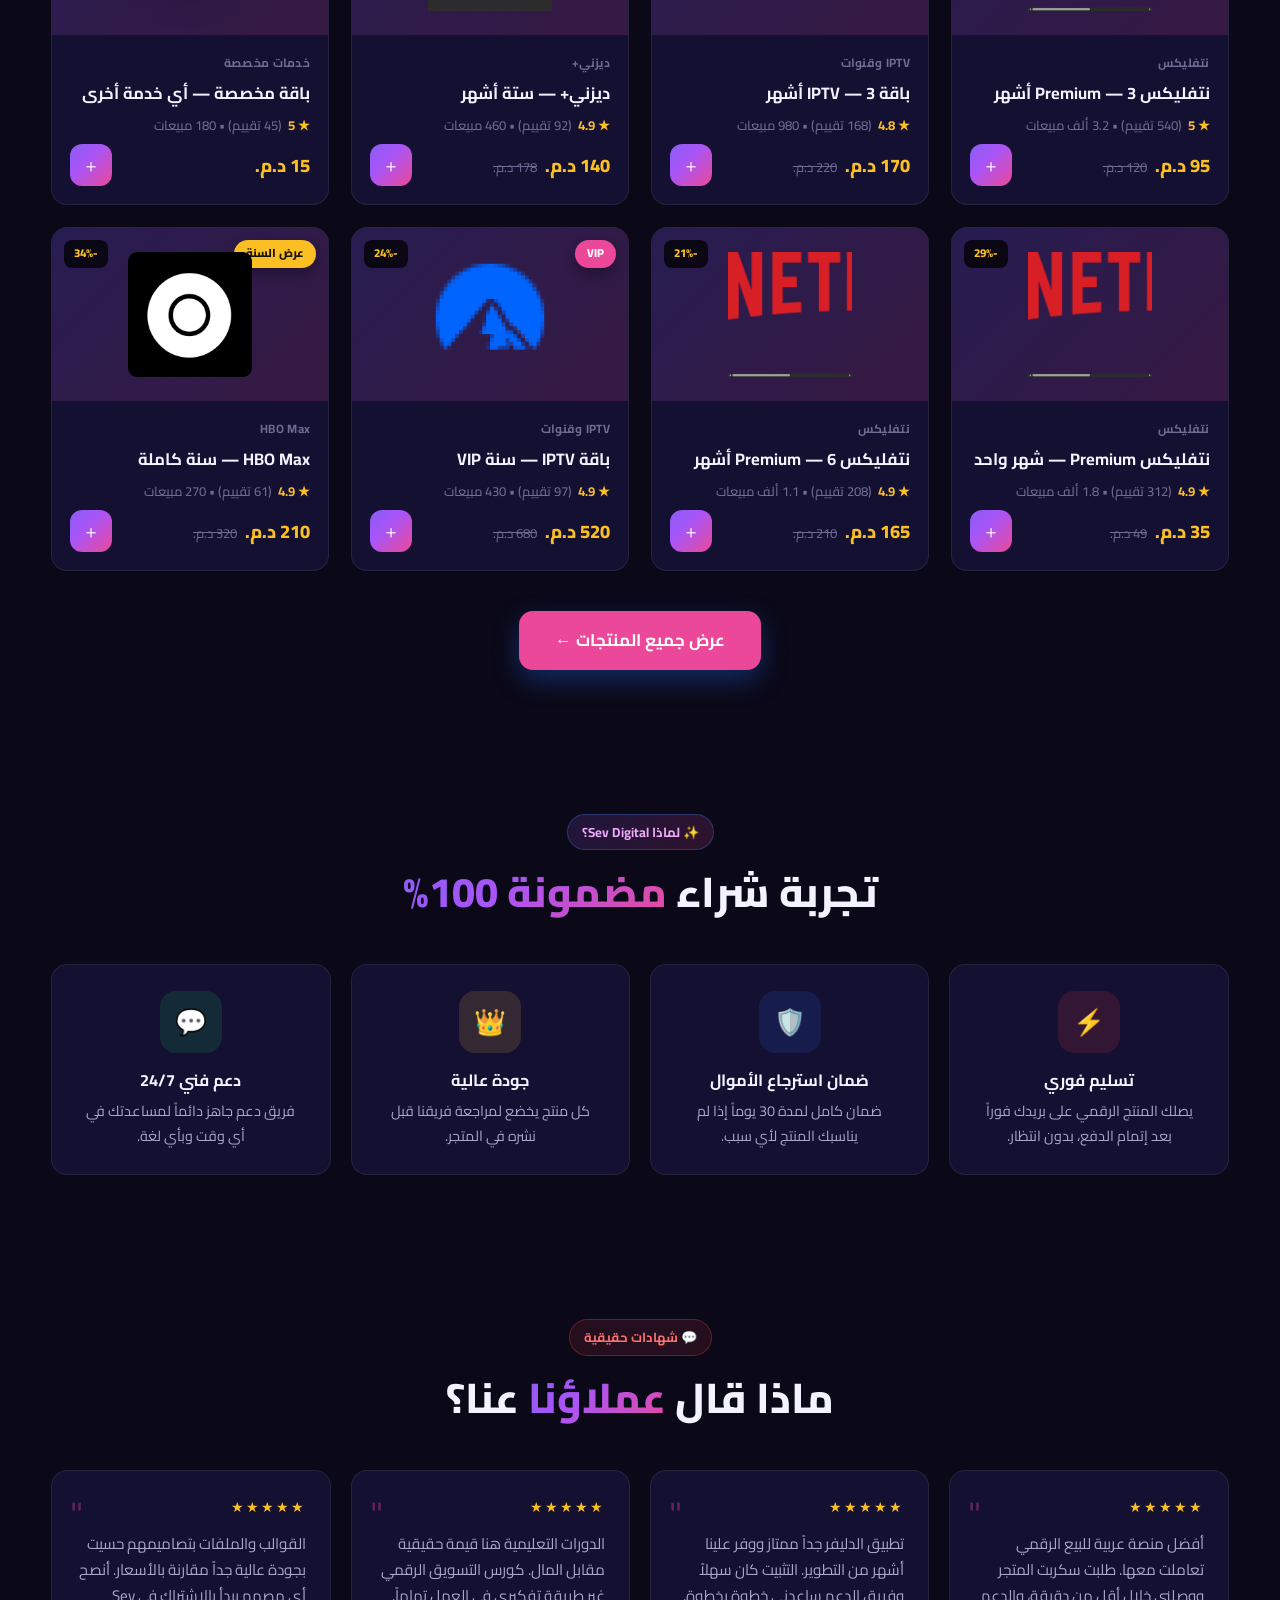
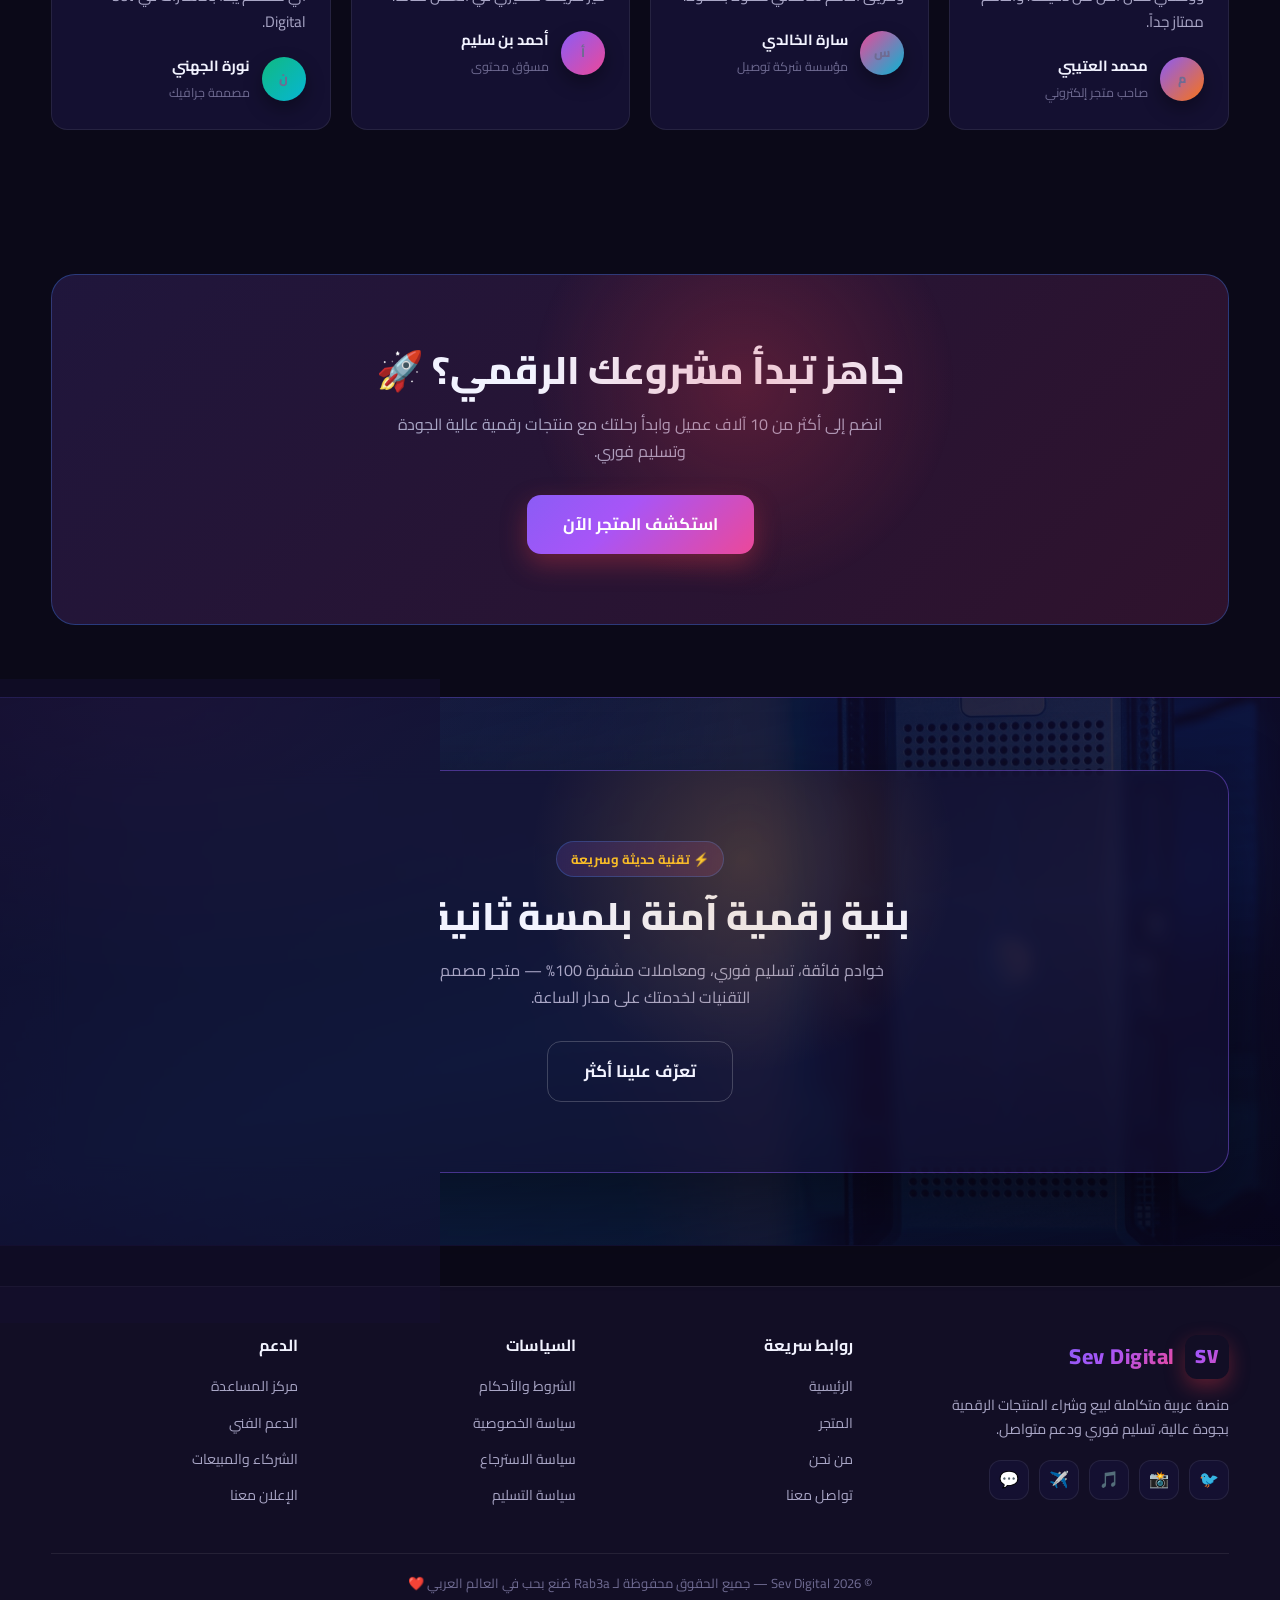
==== commit 0683ce47: "لوجوهات حقيقية عالية الدقة لجميع الخدمات + بادج للصور على البطاقات والتفاصيل" ====
--- a/index.html
+++ b/index.html
@@ -25,7 +25,7 @@
   <header class="site-header">
     <div class="container nav">
       <a href="index.html" class="brand">
-        <span class="brand-icon">SV</span>
+        <span class="brand-icon"><svg viewBox="0 0 512 512" width="26" height="26" fill="none" stroke="#fff" stroke-width="34" stroke-linecap="round" aria-hidden="true"><path d="M 196 184 h 104 a 36 36 0 0 1 0 72 h -104 a 36 36 0 0 0 0 72 h 104"/></svg></span>
         <span>Sev Digital</span>
       </a>
       <nav class="nav-links" id="navLinks">
@@ -211,7 +211,7 @@
     <div class="container">
       <div class="footer-grid">
         <div class="footer-brand">
-          <a href="index.html" class="brand"><span class="brand-icon">SV</span><span>Sev Digital</span></a>
+          <a href="index.html" class="brand"><span class="brand-icon"><svg viewBox="0 0 512 512" width="26" height="26" fill="none" stroke="#fff" stroke-width="34" stroke-linecap="round" aria-hidden="true"><path d="M 196 184 h 104 a 36 36 0 0 1 0 72 h -104 a 36 36 0 0 0 0 72 h 104"/></svg></span><span>Sev Digital</span></a>
           <p>منصة عربية متكاملة لبيع وشراء المنتجات الرقمية بجودة عالية، تسليم فوري ودعم متواصل.</p>
           <div class="footer-social">
             <a href="#" title="تويتر" aria-label="تويتر">🐦</a>
--- a/css/style.css
+++ b/css/style.css
@@ -139,6 +139,8 @@
   box-shadow: 0 8px 20px rgba(230, 57, 70, 0.35);
 }
 
+.brand-icon svg { width: 26px; height: 26px; display: block; }
+
 .brand span { background: var(--gradient); -webkit-background-clip: text; background-clip: text; color: transparent; }
 
 .nav-links { display: flex; align-items: center; gap: 26px; }
@@ -409,6 +411,10 @@
 .product-media .big-emoji { font-size: 3.6rem; font-weight: 900; filter: drop-shadow(0 10px 20px rgba(0,0,0,0.3)); transition: transform 0.3s; }
 .product-card:hover .big-emoji { transform: scale(1.12) rotate(-4deg); }
 
+.product-media .product-img { position: relative; width: 100%; height: 100%; display: grid; place-items: center; }
+.product-media .product-img .big-emoji { display: none; }
+.product-media .product-img img { position: absolute; inset: 0; width: 100%; height: 100%; object-fit: contain; padding: 24px 30px; }
+
 .product-badge {
   position: absolute;
   top: 12px;
@@ -691,7 +697,9 @@
   overflow: hidden;
 }
 
-.product-gallery .big-emoji { font-size: 7rem; filter: drop-shadow(0 20px 30px rgba(0,0,0,0.35)); animation: floaty 6s ease-in-out infinite; }
+.product-gallery .big-emoji { font-size: 7rem; font-weight: 900; filter: drop-shadow(0 20px 30px rgba(0,0,0,0.35)); animation: floaty 6s ease-in-out infinite; }
+.product-gallery.has-img .big-emoji { display: none; }
+.product-gallery img { position: absolute; inset: 0; width: 100%; height: 100%; object-fit: contain; padding: 46px; }
 
 .product-info h1 { font-size: clamp(1.6rem, 3.4vw, 2.3rem); font-weight: 800; margin: 8px 0 12px; }
 
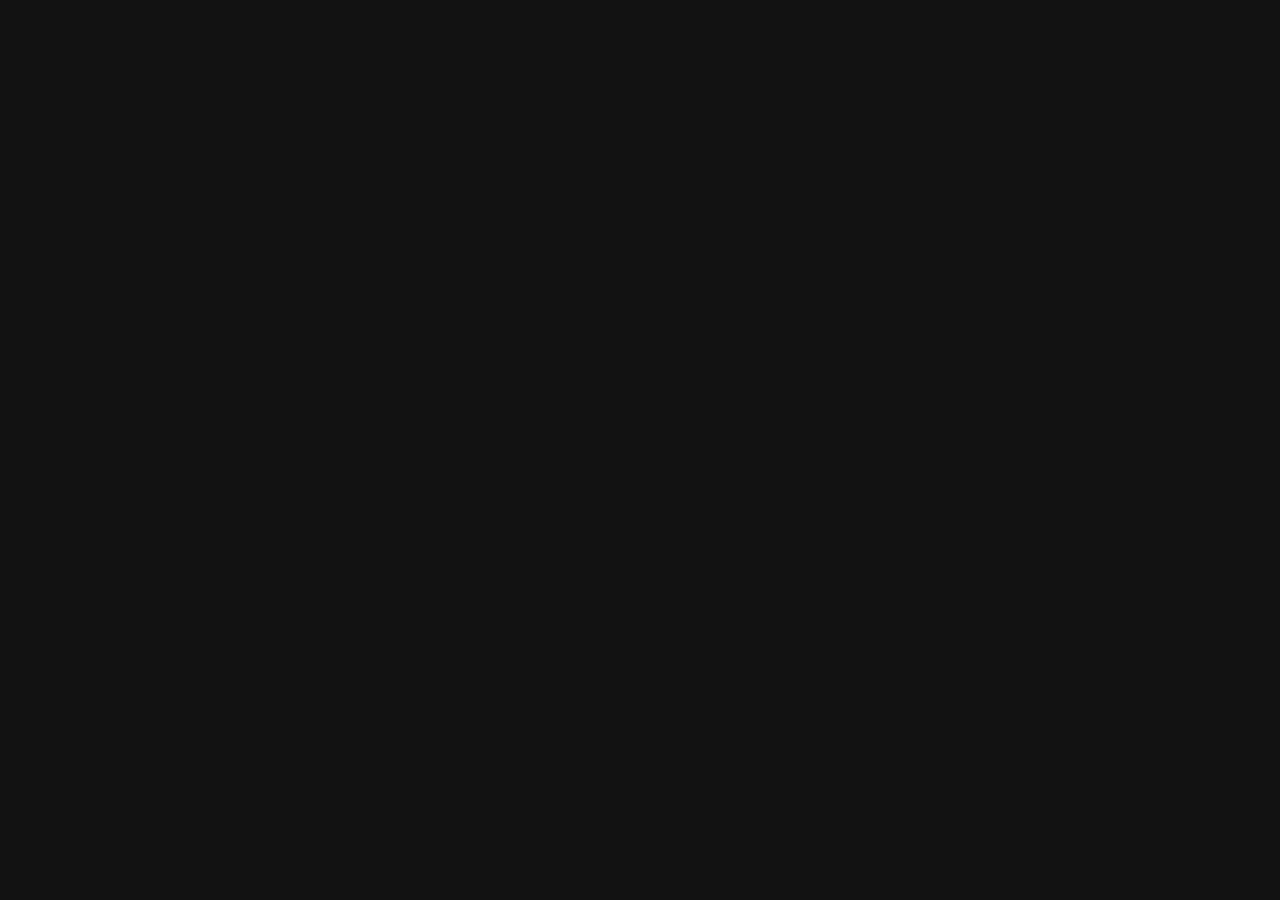
==== commit 57bb2d94: "Redeploy current Digital Zone build" ====
--- a/index.html
+++ b/index.html
@@ -1,267 +1,51 @@
-<!DOCTYPE html>
-<html lang="ar" dir="rtl">
-<head>
-  <meta charset="UTF-8">
-  <meta name="viewport" content="width=device-width, initial-scale=1.0, viewport-fit=cover">
-  <meta name="description" content="Sev Digital — منصة بيع المنتجات الرقمية: سكربتات، قوالب، تطبيقات، دورات وملفات تصميم بجودة عالية وتسليم فوري.">
-  <meta name="theme-color" content="#7c3aed">
-  <meta name="apple-mobile-web-app-capable" content="yes">
-  <meta name="apple-mobile-web-app-status-bar-style" content="black-translucent">
-  <meta name="apple-mobile-web-app-title" content="Sev Digital">
-  <title>Sev Digital — متجر المنتجات الرقمية</title>
-  <link rel="manifest" href="manifest.json">
-  <link rel="apple-touch-icon" href="icons/icon-192.png">
-  <link rel="icon" href="icons/icon-192.png" type="image/png">
-  <link rel="preconnect" href="https://fonts.googleapis.com">
-  <link rel="preconnect" href="https://fonts.gstatic.com" crossorigin>
-  <link href="https://fonts.googleapis.com/css2?family=Cairo:wght@400;500;600;700;800;900&display=swap" rel="stylesheet">
-  <link rel="stylesheet" href="css/style.css?v=fg10">
-</head>
-<body>
-  <div class="bg-decor"></div>
-  <div class="bg-grid"></div>
-
-  <!-- شريط التنقل -->
-  <header class="site-header">
-    <div class="container nav">
-      <a href="index.html" class="brand">
-        <span class="brand-icon"><svg viewBox="0 0 512 512" width="26" height="26" fill="none" stroke="#fff" stroke-width="34" stroke-linecap="round" aria-hidden="true"><path d="M 196 184 h 104 a 36 36 0 0 1 0 72 h -104 a 36 36 0 0 0 0 72 h 104"/></svg></span>
-        <span>Sev Digital</span>
-      </a>
-      <nav class="nav-links" id="navLinks">
-        <a href="index.html">الرئيسية</a>
-        <a href="products.html">المتجر</a>
-        <a href="about.html">من نحن</a>
-        <a href="contact.html">تواصل معنا</a>
-      </nav>
-      <div class="nav-actions">
-        <button class="icon-btn" onclick="window.location.href='cart.html'" title="سلة التسوق">
-          <svg width="20" height="20" viewBox="0 0 24 24" fill="none" stroke="currentColor" stroke-width="2" stroke-linecap="round" stroke-linejoin="round"><circle cx="9" cy="21" r="1"/><circle cx="20" cy="21" r="1"/><path d="M1 1h4l2.68 13.39a2 2 0 0 0 2 1.61h9.72a2 2 0 0 0 2-1.61L23 6H6"/></svg>
-          <span class="nav-cart-badge" style="display:none">0</span>
-        </button>
-        <a href="products.html" class="btn btn-primary btn-sm" style="display:none">ابدأ الآن</a>
-        <button class="hamburger" id="hamburger" aria-label="القائمة">
-          <span></span><span></span><span></span>
-        </button>
-      </div>
-    </div>
-  </header>
-
-  <!-- قسم الهيرو -->
-  <section class="hero">
-    <div class="container hero-inner">
-      <div class="hero-text">
-        <span class="hero-badge"><span class="dot"></span> منصة رقمية عربية موثوقة</span>
-        <h1>أفضل <span class="grad">المنتجات الرقمية</span> في مكان واحد</h1>
-        <p>سكربتات جاهزة، قوالب متميزة، تطبيقات جوال، دورات احترافية وملفات تصميم — بجودة عالية، تسليم فوري وضمان استرجاع الأموال.</p>
-        <div class="hero-actions">
-          <a href="products.html" class="btn btn-primary btn-lg">تسوق الآن 🛍️</a>
-          <a href="about.html" class="btn btn-outline btn-lg">من نحن</a>
-        </div>
-        <div class="hero-stats">
-          <div class="stat"><h3><em>+10K</em></h3><p>عميل سعيد</p></div>
-          <div class="stat" id="statProducts"><h3><em></em></h3><p>منتج رقمي</p></div>
-          <div class="stat"><h3><em>4.9</em></h3><p>تقييم المتجر</p></div>
-          <div class="stat"><h3><em>24/7</em></h3><p>دعم فني</p></div>
-        </div>
-      </div>
-      <div class="hero-visual">
-        <div class="hero-glow"></div>
-        <div class="hero-card">
-          <div class="mini-products" id="heroProducts"></div>
-        </div>
-        <div class="float-chip chip-1"><i>⚡</i> تسليم فوري <small>خلال ثوانٍ</small></div>
-        <div class="float-chip chip-2"><i>🛡️</i> ضمان استرجاع <small>30 يوماً</small></div>
-      </div>
-    </div>
-  </section>
-
-  <!-- التصنيفات -->
-  <section class="section" style="padding-top:12px">
-    <div class="container">
-      <div class="section-head">
-        <span class="eyebrow">📂 تصفح حسب التصنيف</span>
-        <h2 class="section-title">كل ما تحتاجه <span class="acc">مشروعك الرقمي</span></h2>
-        <p>تصنيفات منظمة بعناية لتجد منتجك المثالي بسرعة وسهولة</p>
-      </div>
-      <div class="cats-grid" id="catsGrid"></div>
-    </div>
-  </section>
-
-  <!-- المنتجات المميزة -->
-  <section class="section">
-    <div class="container">
-      <div class="section-head">
-        <span class="eyebrow red">⭐ المنتجات المميزة</span>
-        <h2 class="section-title">الأكثر <span class="acc">مبيعاً</span> هذا الأسبوع</h2>
-        <p>منتجات اختارها آلاف العملاء وحصلت على أفضل التقييمات</p>
-      </div>
-      <div class="products-grid" id="featuredGrid"></div>
-      <div style="text-align:center;margin-top:40px">
-        <a href="products.html" class="btn btn-blue btn-lg">عرض جميع المنتجات ←</a>
-      </div>
-    </div>
-  </section>
-
-  <!-- المميزات -->
-  <section class="section">
-    <div class="container">
-      <div class="section-head">
-        <span class="eyebrow">✨ لماذا Sev Digital؟</span>
-        <h2 class="section-title">تجربة شراء <span class="acc">مضمونة 100%</span></h2>
-      </div>
-      <div class="features-grid">
-        <div class="feature-card">
-          <div class="feature-icon f-red">⚡</div>
-          <h4>تسليم فوري</h4>
-          <p>يصلك المنتج الرقمي على بريدك فوراً بعد إتمام الدفع، بدون انتظار.</p>
-        </div>
-        <div class="feature-card">
-          <div class="feature-icon f-blue">🛡️</div>
-          <h4>ضمان استرجاع الأموال</h4>
-          <p>ضمان كامل لمدة 30 يوماً إذا لم يناسبك المنتج لأي سبب.</p>
-        </div>
-        <div class="feature-card">
-          <div class="feature-icon f-gold">👑</div>
-          <h4>جودة عالية</h4>
-          <p>كل منتج يخضع لمراجعة فريقنا قبل نشره في المتجر.</p>
-        </div>
-        <div class="feature-card">
-          <div class="feature-icon f-green">💬</div>
-          <h4>دعم فني 24/7</h4>
-          <p>فريق دعم جاهز دائماً لمساعدتك في أي وقت وبأي لغة.</p>
-        </div>
-      </div>
-    </div>
-  </section>
-
-  <!-- آراء العملاء -->
-  <section class="section">
-    <div class="container">
-      <div class="section-head">
-        <span class="eyebrow red">💬 شهادات حقيقية</span>
-        <h2 class="section-title">ماذا قال <span class="acc">عملاؤنا</span> عنا؟</h2>
-      </div>
-      <div class="testi-grid">
-        <div class="testi-card">
-          <span class="quote">"</span>
-          <div class="stars">★★★★★</div>
-          <p>أفضل منصة عربية للبيع الرقمي تعاملت معها. طلبت سكربت المتجر ووصلني خلال أقل من دقيقة، والدعم ممتاز جداً.</p>
-          <div class="testi-user">
-            <span class="testi-avatar av-1">م</span>
-            <div><h5>محمد العتيبي</h5><span>صاحب متجر إلكتروني</span></div>
-          </div>
-        </div>
-        <div class="testi-card">
-          <span class="quote">"</span>
-          <div class="stars">★★★★★</div>
-          <p>تطبيق الدليفر جداً ممتاز ووفر علينا أشهر من التطوير. التثبيت كان سهلاً وفريق الدعم ساعدني خطوة بخطوة.</p>
-          <div class="testi-user">
-            <span class="testi-avatar av-2">س</span>
-            <div><h5>سارة الخالدي</h5><span>مؤسسة شركة توصيل</span></div>
-          </div>
-        </div>
-        <div class="testi-card">
-          <span class="quote">"</span>
-          <div class="stars">★★★★★</div>
-          <p>الدورات التعليمية هنا قيمة حقيقية مقابل المال. كورس التسويق الرقمي غير طريقة تفكيري في العمل تماماً.</p>
-          <div class="testi-user">
-            <span class="testi-avatar av-3">أ</span>
-            <div><h5>أحمد بن سليم</h5><span>مسوّق محتوى</span></div>
-          </div>
-        </div>
-        <div class="testi-card">
-          <span class="quote">"</span>
-          <div class="stars">★★★★★</div>
-          <p>القوالب والملفات بتصاميمهم حسيت بجودة عالية جداً مقارنة بالأسعار. أنصح أي مصمم يبدأ بالاشتراك في Sev Digital.</p>
-          <div class="testi-user">
-            <span class="testi-avatar av-4">ن</span>
-            <div><h5>نورة الجهني</h5><span>مصممة جرافيك</span></div>
-          </div>
-        </div>
-      </div>
-    </div>
-  </section>
-
-  <!-- CTA -->
-  <section class="section">
-    <div class="container">
-      <div class="cta-box">
-        <h2>جاهز تبدأ مشروعك الرقمي؟ 🚀</h2>
-        <p>انضم إلى أكثر من 10 آلاف عميل وابدأ رحلتك مع منتجات رقمية عالية الجودة وتسليم فوري.</p>
-        <a href="products.html" class="btn btn-primary btn-lg">استكشف المتجر الآن</a>
-      </div>
-    </div>
-  </section>
-
-  <!-- شريط تقني -->
-  <section class="section tech-band">
-    <div class="container">
-      <div class="cta-box">
-        <span class="eyebrow">⚡ تقنية حديثة وسريعة</span>
-        <h2>بنية رقمية آمنة بلمسة ثانية ⚙️</h2>
-        <p>خوادم فائقة، تسليم فوري، ومعاملات مشفرة 100% — متجر مصمم بأحدث التقنيات لخدمتك على مدار الساعة.</p>
-        <a href="about.html" class="btn btn-outline btn-lg">تعرّف علينا أكثر</a>
-      </div>
-    </div>
-  </section>
-
-  <!-- التذييل -->
-  <footer class="site-footer">
-    <div class="container">
-      <div class="footer-grid">
-        <div class="footer-brand">
-          <a href="index.html" class="brand"><span class="brand-icon"><svg viewBox="0 0 512 512" width="26" height="26" fill="none" stroke="#fff" stroke-width="34" stroke-linecap="round" aria-hidden="true"><path d="M 196 184 h 104 a 36 36 0 0 1 0 72 h -104 a 36 36 0 0 0 0 72 h 104"/></svg></span><span>Sev Digital</span></a>
-          <p>منصة عربية متكاملة لبيع وشراء المنتجات الرقمية بجودة عالية، تسليم فوري ودعم متواصل.</p>
-          <div class="footer-social">
-            <a href="#" title="تويتر" aria-label="تويتر">🐦</a>
-            <a href="#" title="انستغرام" aria-label="انستغرام">📸</a>
-            <a href="#" title="تيك توك" aria-label="تيك توك">🎵</a>
-            <a href="#" title="تيليغرام" aria-label="تيليغرام">✈️</a>
-            <a href="#" title="واتساب" aria-label="واتساب">💬</a>
-          </div>
-        </div>
-        <div class="footer-col">
-          <h4>روابط سريعة</h4>
-          <ul>
-            <li><a href="index.html">الرئيسية</a></li>
-            <li><a href="products.html">المتجر</a></li>
-            <li><a href="about.html">من نحن</a></li>
-            <li><a href="contact.html">تواصل معنا</a></li>
-          </ul>
-        </div>
-        <div class="footer-col">
-          <h4>السياسات</h4>
-          <ul>
-            <li><a href="terms.html">الشروط والأحكام</a></li>
-            <li><a href="privacy.html">سياسة الخصوصية</a></li>
-            <li><a href="terms.html#refund">سياسة الاسترجاع</a></li>
-            <li><a href="terms.html#delivery">سياسة التسليم</a></li>
-          </ul>
-        </div>
-        <div class="footer-col">
-          <h4>الدعم</h4>
-          <ul>
-            <li><a href="contact.html">مركز المساعدة</a></li>
-            <li><a href="contact.html">الدعم الفني</a></li>
-            <li><a href="contact.html">الشركاء والمبيعات</a></li>
-            <li><a href="contact.html">الإعلان معنا</a></li>
-          </ul>
-        </div>
-      </div>
-      <div class="footer-bottom">
-        <p>© <span id="year"></span> Sev Digital — جميع الحقوق محفوظة لـ Rab3a صُنع بحب في العالم العربي ❤️</p>
-      </div>
-    </div>
-  </footer>
-
-  <!-- زر العودة الأعلى -->
-  <button class="to-top" id="toTop" aria-label="العودة للأعلى">↑</button>
-
-  <!-- شريط تثبيت التطبيق -->
-
-  <script src="js/config.js?v=fg10"></script>
-  <script src="js/data.js?v=fg10"></script>
-  <script src="js/app.js?v=fg10"></script>
-</body>
-</html>+<!doctype html>
+<html lang="ar" dir="rtl" data-theme="dark">
+  <head>
+    <meta charset="UTF-8" />
+    <meta name="viewport" content="width=device-width, initial-scale=1.0, viewport-fit=cover" />
+    <link rel="icon" type="image/png" href="/Sev-Digital/logo-transparent.png" />
+    <link rel="apple-touch-icon" href="/Sev-Digital/logo-transparent.png" />
+    <link rel="sitemap" type="application/xml" href="/Sev-Digital/sitemap.xml" />
+    <meta name="theme-color" content="#05061F" />
+    <meta
+      name="description"
+      content="Digital Zone — متجر رقمي مغربي: برامج، تصاميم، أدوات ذكاء اصطناعي، دورات وكتب إلكترونية. منتجات رقمية مختارة بعناية وتواصل مباشر عبر واتساب."
+    />
+    <meta name="robots" content="index, follow" />
+    <meta property="og:type" content="website" />
+    <meta property="og:site_name" content="Digital Zone" />
+    <meta property="og:title" content="Digital Zone — منتجات رقمية تفتح لك آفاقاً جديدة" />
+    <meta
+      property="og:description"
+      content="اكتشف منتجات رقمية مختارة بعناية لتطوير مهاراتك وتوسيع إمكانياتك. تواصل مباشر عبر واتساب."
+    />
+    <meta property="og:image" content="/Sev-Digital/logo-transparent.png" />
+    <meta name="twitter:card" content="summary_large_image" />
+    <meta name="twitter:image" content="/Sev-Digital/logo-transparent.png" />
+    <link rel="preconnect" href="https://fonts.googleapis.com" />
+    <link rel="preconnect" href="https://fonts.gstatic.com" crossorigin />
+    <link
+      href="https://fonts.googleapis.com/css2?family=Cairo:wght@400;500;600;700;800&family=Inter:wght@400;500;600;700;800&family=Tajawal:wght@400;500;700&display=swap"
+      rel="stylesheet"
+    />
+    <script>
+      (function () {
+        try {
+          var stored = localStorage.getItem('dz_theme');
+          var theme = stored === 'light' || stored === 'dark' ? stored : 'dark';
+          document.documentElement.dataset.theme = theme;
+          document.documentElement.style.colorScheme = theme;
+          var meta = document.querySelector("meta[name='theme-color']");
+          if (meta) meta.setAttribute('content', theme === 'light' ? '#F4F5FB' : '#05061F');
+        } catch (e) {}
+      })();
+    </script>
+    <title>Digital Zone — Your Digital World</title>
+    <script type="module" crossorigin src="/Sev-Digital/assets/index-pEUUJd5m.js"></script>
+    <link rel="modulepreload" crossorigin href="/Sev-Digital/assets/createLucideIcon-CskFSQ__.js">
+    <link rel="stylesheet" crossorigin href="/Sev-Digital/assets/index-BHGZm3m5.css">
+  </head>
+  <body>
+    <div id="root"></div>
+  </body>
+</html>
